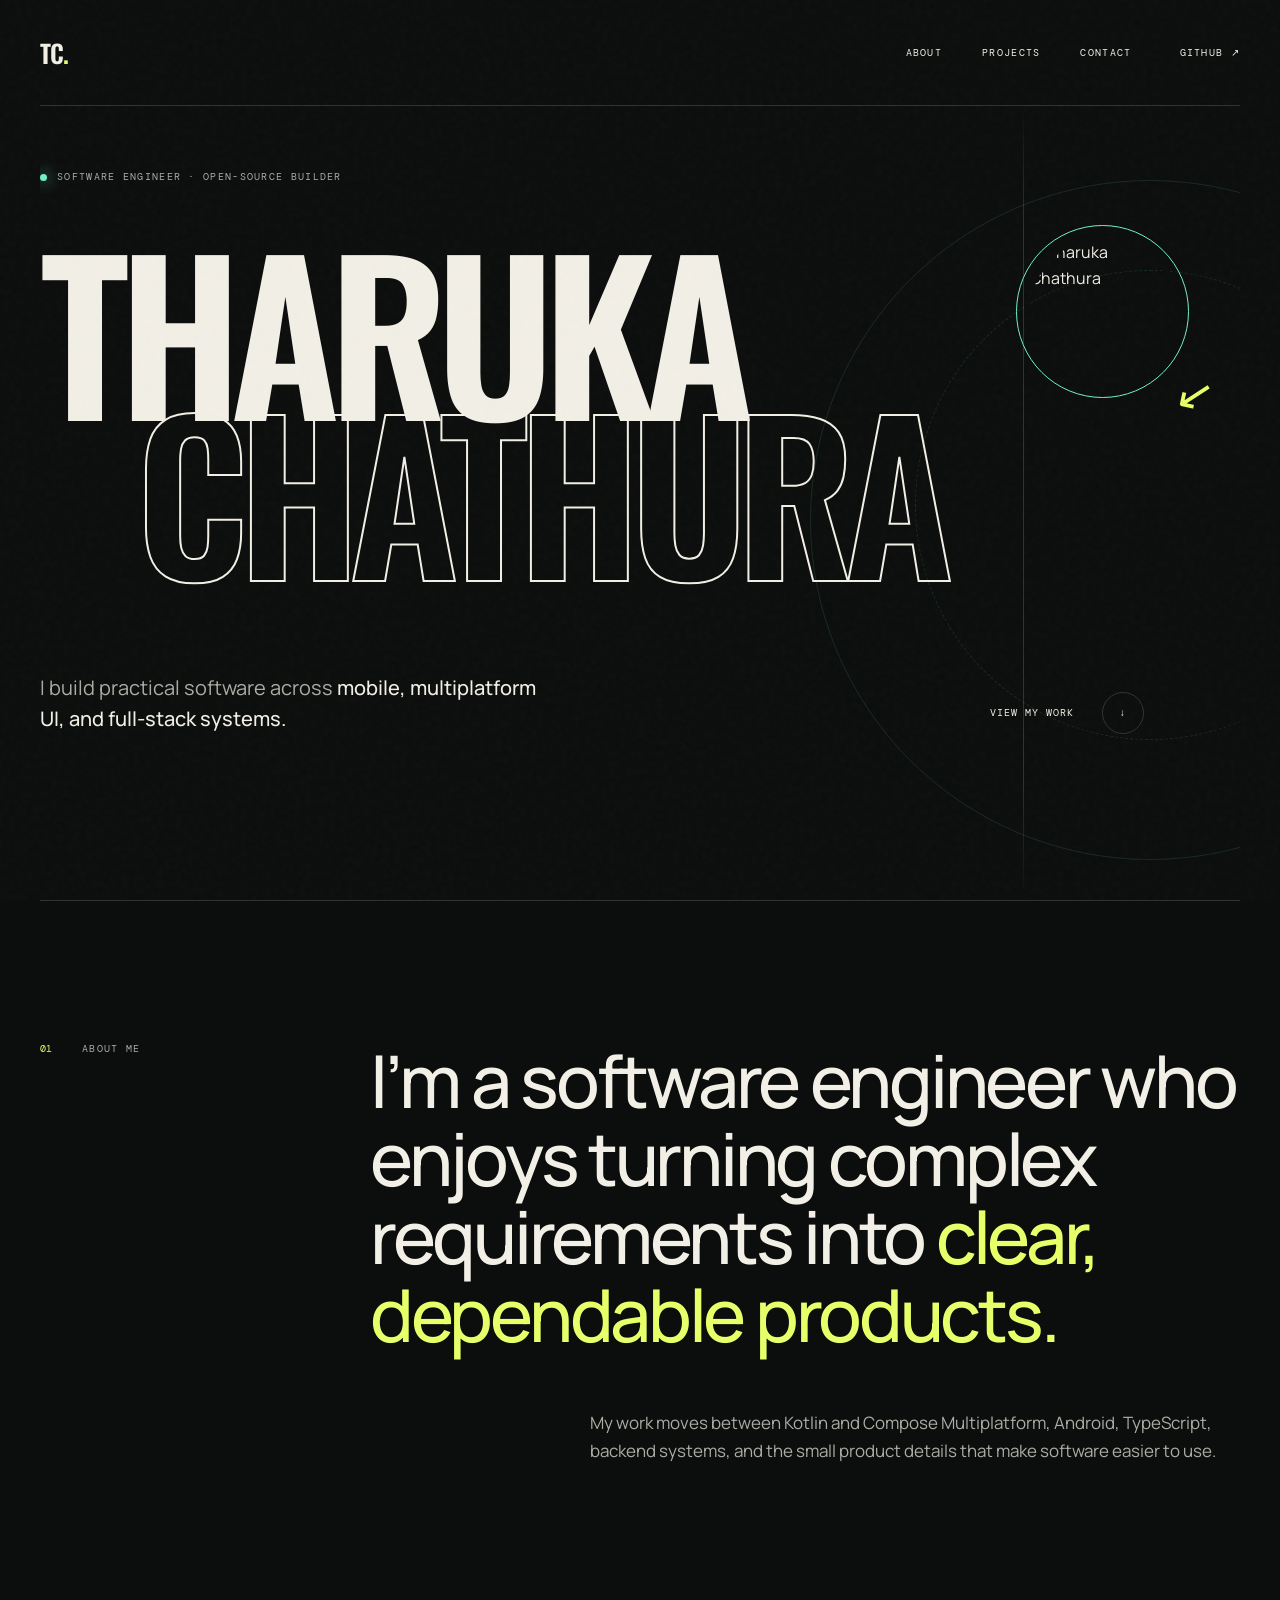
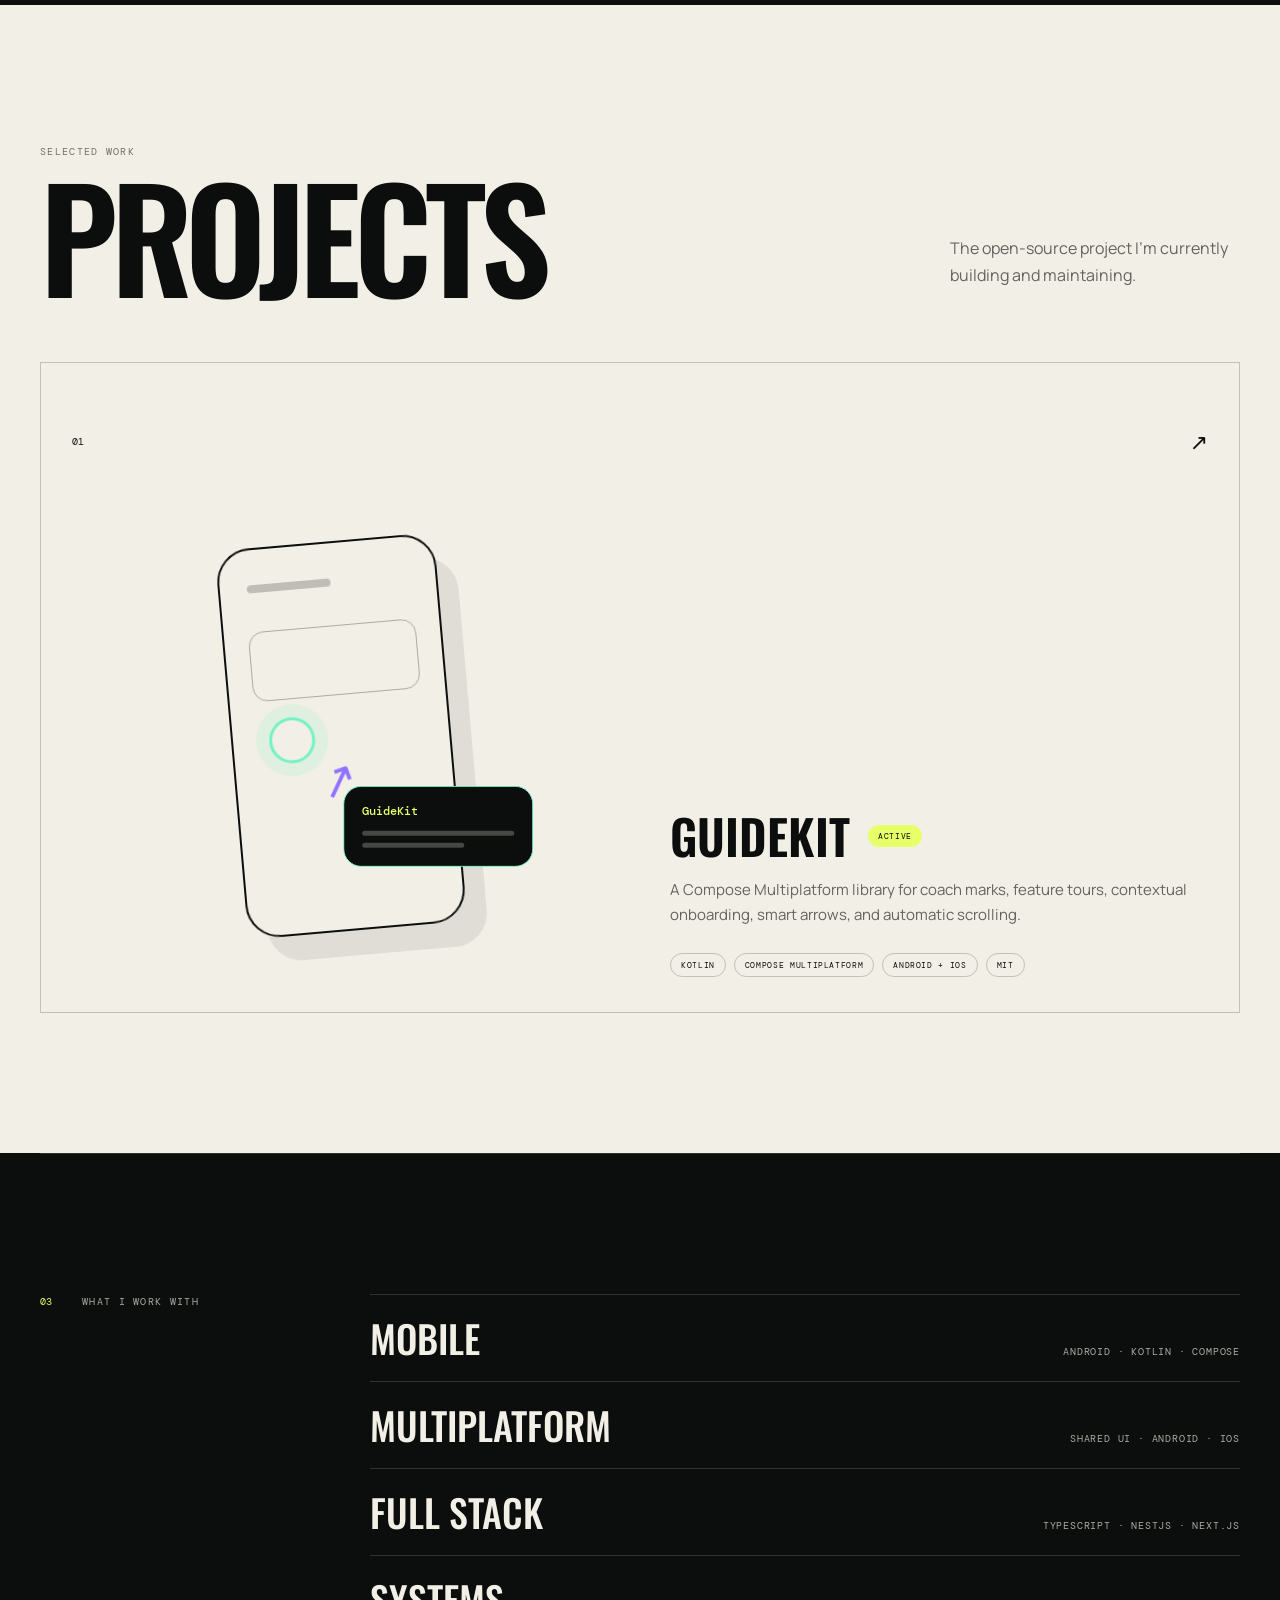
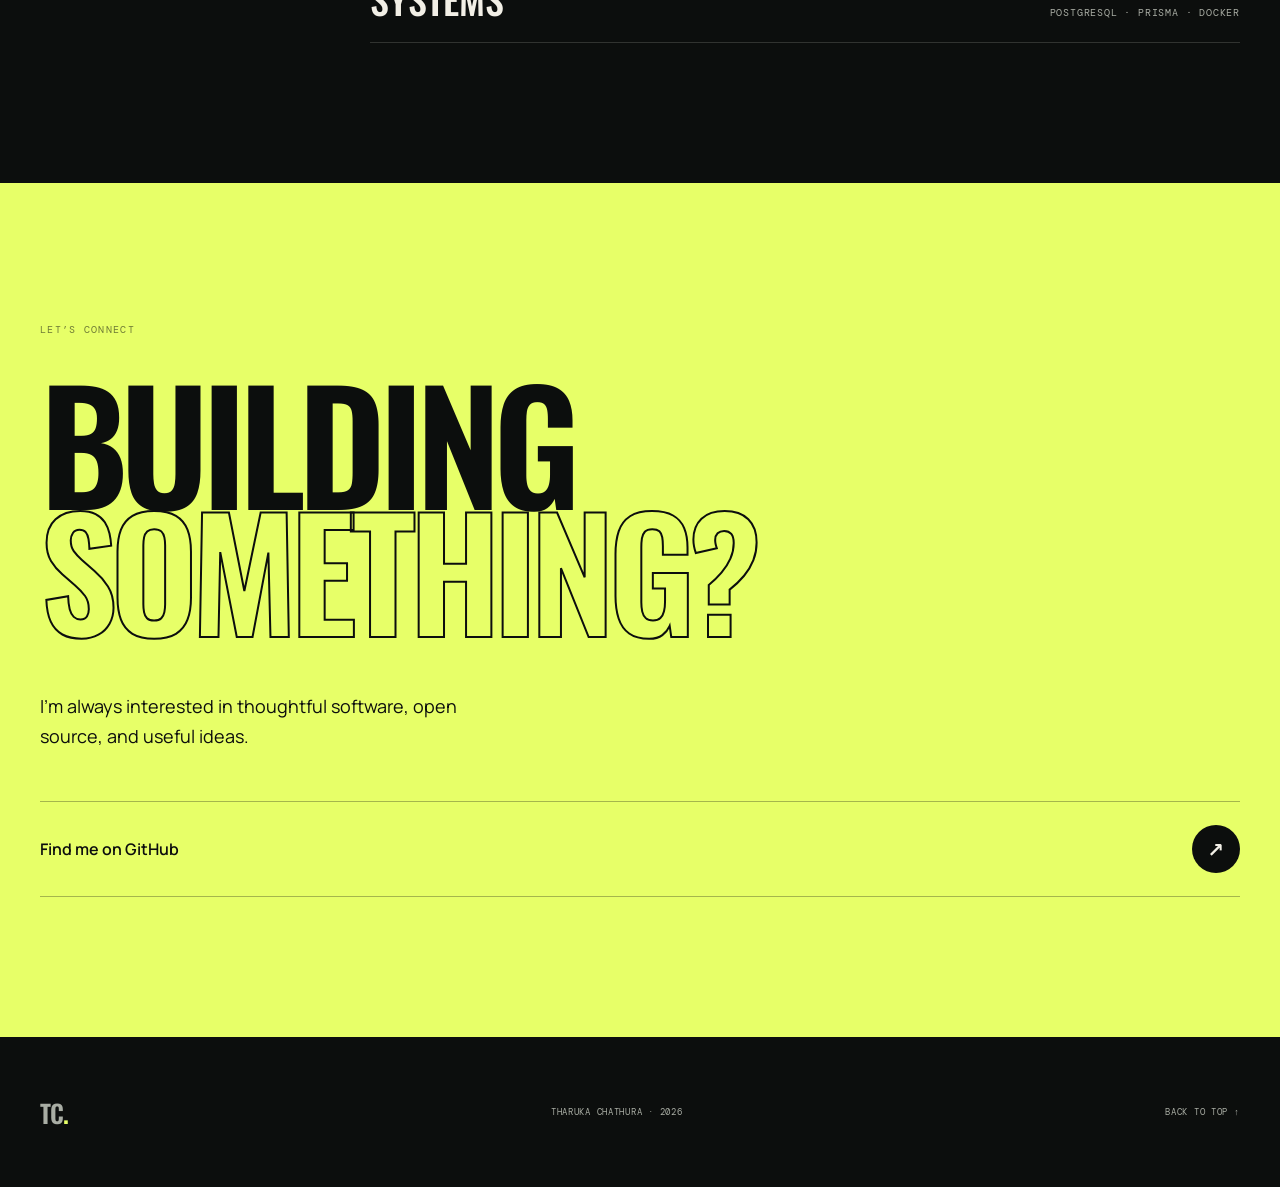
==== index.html @ 69cd337d "personal port" ====
<!doctype html>
<html lang="en">
  <head>
    <meta charset="UTF-8" />
    <meta name="viewport" content="width=device-width, initial-scale=1" />
    <meta name="theme-color" content="#0c0e0d" />
    <meta
      name="description"
      content="Portfolio of Tharuka Chathura — software engineer building mobile, multiplatform, and full-stack products."
    />
    <meta property="og:title" content="Tharuka Chathura — Software Engineer" />
    <meta
      property="og:description"
      content="Mobile, multiplatform, and full-stack software built with clarity and care."
    />
    <meta property="og:type" content="website" />
    <meta property="og:url" content="https://tharukack.github.io/" />
    <meta name="twitter:card" content="summary" />
    <link rel="preconnect" href="https://fonts.googleapis.com" />
    <link rel="preconnect" href="https://fonts.gstatic.com" crossorigin />
    <link
      href="https://fonts.googleapis.com/css2?family=DM+Mono:wght@300;400;500&family=Manrope:wght@400;500;600;700&family=Oswald:wght@500;600;700&display=swap"
      rel="stylesheet"
    />
    <title>Tharuka Chathura — Software Engineer</title>
    <link rel="stylesheet" href="styles.css" />
  </head>
  <body>
    <a class="skip-link" href="#main">Skip to content</a>
    <div class="grain" aria-hidden="true"></div>
    <div class="pointer-light" aria-hidden="true"></div>

    <header class="header">
      <a class="logo" href="#top" aria-label="Tharuka Chathura, home">TC<span>.</span></a>
      <nav class="nav" aria-label="Main navigation">
        <a href="#about">About</a>
        <a href="#projects">Projects</a>
        <a href="#contact">Contact</a>
      </nav>
      <a class="github-link" href="https://github.com/tharukack" target="_blank" rel="noreferrer">
        GitHub <span aria-hidden="true">↗</span>
      </a>
      <button class="menu" type="button" aria-expanded="false" aria-label="Open menu">
        <span></span><span></span>
      </button>
    </header>

    <div class="mobile-nav" aria-hidden="true">
      <a href="#about">About</a>
      <a href="#projects">Projects</a>
      <a href="#contact">Contact</a>
      <a href="https://github.com/tharukack" target="_blank" rel="noreferrer">GitHub ↗</a>
    </div>

    <main id="main">
      <section class="hero" id="top">
        <div class="hero-status reveal">
          <span></span> Software engineer · Open-source builder
        </div>

        <div class="hero-heading">
          <h1>
            <span class="reveal">THARUKA</span>
            <span class="outline reveal">CHATHURA</span>
          </h1>
          <div class="portrait reveal">
            <img
              src="https://avatars.githubusercontent.com/u/49761195?v=4"
              alt="Tharuka Chathura"
              width="180"
              height="180"
            />
            <span aria-hidden="true">↙</span>
          </div>
        </div>

        <div class="hero-footer">
          <p class="reveal">
            I build practical software across
            <strong>mobile, multiplatform UI, and full-stack systems.</strong>
          </p>
          <a class="down-link reveal" href="#projects">
            View my work <i aria-hidden="true">↓</i>
          </a>
        </div>
        <div class="hero-shape shape-one" aria-hidden="true"></div>
        <div class="hero-shape shape-two" aria-hidden="true"></div>
      </section>

      <section class="intro" id="about">
        <div class="section-label reveal">
          <span>01</span>
          <p>About me</p>
        </div>
        <div class="intro-copy reveal">
          <p>
            I’m a software engineer who enjoys turning complex requirements into
            <em>clear, dependable products.</em>
          </p>
          <p class="intro-small">
            My work moves between Kotlin and Compose Multiplatform, Android,
            TypeScript, backend systems, and the small product details that make
            software easier to use.
          </p>
        </div>
      </section>

      <section class="projects" id="projects">
        <div class="projects-head reveal">
          <div>
            <p class="kicker">Selected work</p>
            <h2>PROJECTS</h2>
          </div>
          <p>The open-source project I’m currently building and maintaining.</p>
        </div>

        <div class="project-grid">
          <a
            class="project project-featured reveal"
            href="https://github.com/tharukack/guidekit"
            target="_blank"
            rel="noreferrer"
          >
            <div class="project-top">
              <span class="project-index">01</span>
              <span class="arrow" aria-hidden="true">↗</span>
            </div>
            <div class="project-art guidekit-art" aria-hidden="true">
              <div class="phone">
                <div class="phone-row"></div>
                <div class="phone-card"></div>
                <div class="spotlight"></div>
                <div class="guide-line">↗</div>
                <div class="tip-card">
                  <span>GuideKit</span>
                  <i></i><i></i>
                </div>
              </div>
            </div>
            <div class="project-copy">
              <div class="project-title-row">
                <h3>GuideKit</h3>
                <span class="active-badge">Active</span>
              </div>
              <p>
                A Compose Multiplatform library for coach marks, feature tours,
                contextual onboarding, smart arrows, and automatic scrolling.
              </p>
              <ul>
                <li>Kotlin</li>
                <li>Compose Multiplatform</li>
                <li>Android + iOS</li>
                <li>MIT</li>
              </ul>
            </div>
          </a>

        </div>
      </section>

      <section class="capabilities">
        <div class="section-label reveal">
          <span>03</span>
          <p>What I work with</p>
        </div>
        <div class="capability-list reveal">
          <div><span>Mobile</span><p>Android · Kotlin · Compose</p></div>
          <div><span>Multiplatform</span><p>Shared UI · Android · iOS</p></div>
          <div><span>Full stack</span><p>TypeScript · NestJS · Next.js</p></div>
          <div><span>Systems</span><p>PostgreSQL · Prisma · Docker</p></div>
        </div>
      </section>

      <section class="contact" id="contact">
        <p class="kicker reveal">Let’s connect</p>
        <h2 class="reveal">BUILDING<br /><span>SOMETHING?</span></h2>
        <p class="contact-copy reveal">
          I’m always interested in thoughtful software, open source, and useful
          ideas.
        </p>
        <a
          class="contact-button reveal"
          href="https://github.com/tharukack"
          target="_blank"
          rel="noreferrer"
        >
          Find me on GitHub <span aria-hidden="true">↗</span>
        </a>
      </section>
    </main>

    <footer class="footer">
      <a class="logo" href="#top">TC<span>.</span></a>
      <p>Tharuka Chathura · <span id="year"></span></p>
      <a href="#top">Back to top ↑</a>
    </footer>

    <script src="script.js"></script>
  </body>
</html>
---- styles.css ----
:root {
  --black: #0c0e0d;
  --panel: #131614;
  --white: #f2efe6;
  --muted: #a9ada4;
  --lime: #e7ff68;
  --mint: #73f2c3;
  --purple: #9072ff;
  --border: rgba(242, 239, 230, 0.16);
  --display: "Oswald", Impact, sans-serif;
  --sans: "Manrope", system-ui, sans-serif;
  --mono: "DM Mono", monospace;
  --page: min(1240px, calc(100vw - 80px));
}

* { box-sizing: border-box; }
html { scroll-behavior: smooth; background: var(--black); }
body {
  margin: 0;
  overflow-x: hidden;
  color: var(--white);
  background: var(--black);
  font: 400 16px/1.65 var(--sans);
}
a { color: inherit; text-decoration: none; }
img { display: block; max-width: 100%; }
button { font: inherit; }
::selection { color: var(--black); background: var(--lime); }

.skip-link {
  position: fixed; z-index: 999; top: 10px; left: 10px;
  padding: 9px 14px; color: var(--black); background: var(--lime);
  transform: translateY(-160%); transition: transform .2s ease;
}
.skip-link:focus { transform: none; }

.grain {
  position: fixed; z-index: 1000; inset: 0; pointer-events: none; opacity: .025;
  background-image: url("data:image/svg+xml,%3Csvg viewBox='0 0 160 160' xmlns='http://www.w3.org/2000/svg'%3E%3Cfilter id='n'%3E%3CfeTurbulence type='fractalNoise' baseFrequency='.95' numOctaves='3' stitchTiles='stitch'/%3E%3C/filter%3E%3Crect width='100%25' height='100%25' filter='url(%23n)'/%3E%3C/svg%3E");
}
.pointer-light {
  position: fixed; z-index: 0; width: 460px; height: 460px; border-radius: 50%;
  pointer-events: none; opacity: 0; transform: translate(-50%, -50%);
  background: radial-gradient(circle, rgba(115,242,195,.07), transparent 68%);
}

.header {
  position: absolute; z-index: 100; top: 0; left: 50%; width: var(--page); height: 106px;
  display: flex; align-items: center; justify-content: space-between;
  border-bottom: 1px solid var(--border); transform: translateX(-50%);
}
.logo { font: 600 25px/1 var(--display); letter-spacing: -.04em; }
.logo span { color: var(--lime); }
.nav { display: flex; gap: 40px; margin-left: auto; margin-right: 48px; }
.nav a, .github-link {
  font: 400 10px/1 var(--mono); letter-spacing: .13em; text-transform: uppercase;
  transition: color .2s ease;
}
.nav a:hover, .github-link:hover { color: var(--lime); }
.menu, .mobile-nav { display: none; }

.hero {
  position: relative; width: var(--page); min-height: 900px; margin: 0 auto;
  padding: 170px 0 70px; overflow: hidden;
}
.hero::after {
  position: absolute; top: 106px; right: 18%; bottom: 0; width: 1px;
  content: ""; background: linear-gradient(transparent, var(--border) 15%, var(--border) 85%, transparent);
}
.hero-status, .kicker {
  display: flex; gap: 10px; align-items: center; margin: 0;
  color: var(--muted); font: 400 10px/1.4 var(--mono);
  letter-spacing: .13em; text-transform: uppercase;
}
.hero-status span { width: 7px; height: 7px; border-radius: 50%; background: var(--mint); box-shadow: 0 0 15px var(--mint); }
.hero-heading { position: relative; z-index: 2; margin-top: 65px; }
.hero h1 {
  margin: 0; font: 600 clamp(120px, 16vw, 220px)/.78 var(--display);
  letter-spacing: -.055em; text-transform: uppercase;
}
.hero h1 > span { display: block; }
.hero h1 .outline { padding-left: 8%; color: transparent; -webkit-text-stroke: 2px var(--white); }
.portrait { position: absolute; z-index: 3; top: -15px; right: 5%; }
.portrait img {
  width: 155px; height: 155px; object-fit: cover; border: 5px solid var(--black);
  border-radius: 50%; outline: 1px solid var(--mint); outline-offset: 8px;
}
.portrait span { position: absolute; right: -35px; bottom: -42px; color: var(--lime); font-size: 46px; transform: rotate(12deg); }
.hero-footer {
  position: relative; z-index: 2; display: flex; align-items: end; justify-content: space-between;
  margin-top: 104px; padding-right: 8%;
}
.hero-footer p { width: 500px; max-width: 52%; margin: 0; color: var(--muted); font-size: 20px; line-height: 1.55; }
.hero-footer strong { color: var(--white); font-weight: 500; }
.down-link {
  display: flex; gap: 28px; align-items: center; font: 400 10px/1 var(--mono);
  letter-spacing: .1em; text-transform: uppercase;
}
.down-link i { display: grid; width: 42px; height: 42px; place-items: center; border: 1px solid var(--border); border-radius: 50%; font-style: normal; }
.hero-shape { position: absolute; border: 1px solid rgba(115,242,195,.12); border-radius: 50%; }
.shape-one { top: 180px; right: -250px; width: 680px; height: 680px; }
.shape-two { top: 270px; right: -145px; width: 470px; height: 470px; border-style: dashed; }

.intro, .capabilities {
  width: var(--page); display: grid; grid-template-columns: 260px 1fr; gap: 70px;
  margin: 0 auto; padding: 140px 0; border-top: 1px solid var(--border);
}
.section-label { display: flex; gap: 30px; align-items: flex-start; }
.section-label span { color: var(--lime); font: 400 10px/1.5 var(--mono); }
.section-label p { margin: 0; color: var(--muted); font: 400 10px/1.5 var(--mono); letter-spacing: .13em; text-transform: uppercase; }
.intro-copy > p:first-child {
  max-width: 900px; margin: 0; font: 500 clamp(44px, 5.7vw, 78px)/1.07 var(--sans); letter-spacing: -.045em;
}
.intro-copy em { color: var(--lime); font-style: normal; }
.intro-small { max-width: 650px; margin: 56px 0 0 auto; color: var(--muted); font-size: 17px; }

.projects { padding: 140px max(40px, calc((100vw - 1240px) / 2)); background: var(--white); color: var(--black); }
.projects-head { display: flex; align-items: end; justify-content: space-between; margin-bottom: 70px; }
.projects-head h2 { margin: 20px 0 0; font: 600 clamp(80px, 11vw, 150px)/.8 var(--display); letter-spacing: -.05em; }
.projects-head .kicker { color: rgba(12,14,13,.56); }
.projects-head > p { width: 290px; margin: 0 0 4px; color: rgba(12,14,13,.62); }
.project-grid { display: grid; grid-template-columns: repeat(2, 1fr); border-top: 1px solid rgba(12,14,13,.2); border-left: 1px solid rgba(12,14,13,.2); }
.project {
  min-height: 500px; display: flex; flex-direction: column; padding: 31px;
  border-right: 1px solid rgba(12,14,13,.2); border-bottom: 1px solid rgba(12,14,13,.2);
  transition: background .25s ease, color .25s ease;
}
.project:hover { color: var(--white); background: var(--black); }
.project-top { display: flex; align-items: center; justify-content: space-between; }
.project-index { font: 400 10px/1 var(--mono); }
.arrow { font-size: 22px; transition: transform .25s ease; }
.project:hover .arrow { color: var(--lime); transform: rotate(45deg); }
.project-icon {
  width: 74px; height: 74px; display: grid; margin: 64px 0; place-items: center;
  border: 1px solid currentColor; border-radius: 50%; font: 600 27px/1 var(--display);
}
.project-copy { margin-top: auto; }
.project-title-row { display: flex; gap: 18px; align-items: center; }
.project h3 { margin: 0; font: 600 48px/1 var(--display); text-transform: uppercase; }
.project p { max-width: 560px; margin: 18px 0 25px; color: rgba(12,14,13,.62); font-size: 15px; }
.project:hover p { color: var(--muted); }
.project ul { display: flex; flex-wrap: wrap; gap: 8px; margin: 0; padding: 0; list-style: none; }
.project li {
  padding: 7px 10px; border: 1px solid rgba(12,14,13,.2); border-radius: 100px;
  font: 400 8px/1 var(--mono); letter-spacing: .08em; text-transform: uppercase;
}
.project:hover li { border-color: var(--border); color: var(--mint); }
.active-badge {
  padding: 7px 10px; color: var(--black); background: var(--lime); border-radius: 100px;
  font: 400 8px/1 var(--mono); letter-spacing: .08em; text-transform: uppercase;
}
.project-featured { grid-column: 1 / -1; min-height: 650px; display: grid; grid-template-columns: 1fr 1fr; column-gap: 60px; }
.project-featured .project-top { grid-column: 1 / -1; }
.project-featured .project-art { align-self: center; }
.project-featured .project-copy { align-self: end; margin: 0 0 4px; }
.guidekit-art { height: 430px; display: grid; place-items: center; }
.phone {
  position: relative; width: 220px; height: 390px; border: 2px solid currentColor; border-radius: 34px;
  transform: rotate(-5deg); box-shadow: 20px 25px 0 rgba(12,14,13,.08);
}
.project:hover .phone { box-shadow: 20px 25px 0 rgba(232,255,104,.08); }
.phone-row { position: absolute; top: 35px; left: 27px; width: 84px; height: 8px; border-radius: 10px; background: currentColor; opacity: .22; }
.phone-card { position: absolute; top: 82px; left: 24px; width: 168px; height: 70px; border: 1px solid currentColor; border-radius: 15px; opacity: .3; }
.spotlight { position: absolute; top: 170px; left: 36px; width: 46px; height: 46px; border: 3px solid var(--mint); border-radius: 50%; box-shadow: 0 0 0 13px rgba(115,242,195,.15); }
.guide-line { position: absolute; top: 198px; left: 82px; color: var(--purple); font-size: 46px; transform: rotate(-15deg); }
.tip-card { position: absolute; right: -76px; bottom: 54px; width: 190px; padding: 18px; color: var(--white); background: var(--black); border: 1px solid var(--mint); border-radius: 18px; transform: rotate(5deg); }
.tip-card span { display: block; margin-bottom: 14px; color: var(--lime); font: 500 12px/1 var(--mono); }
.tip-card i { display: block; width: 100%; height: 5px; margin-top: 7px; background: var(--white); border-radius: 10px; opacity: .25; }
.tip-card i:last-child { width: 67%; }
.all-projects {
  display: flex; align-items: center; justify-content: space-between; margin-top: 55px;
  padding: 24px 0; border-top: 1px solid rgba(12,14,13,.2); border-bottom: 1px solid rgba(12,14,13,.2);
  font-weight: 600;
}
.all-projects span { font-size: 22px; }

.capability-list > div {
  display: flex; align-items: baseline; justify-content: space-between;
  padding: 24px 0; border-bottom: 1px solid var(--border);
}
.capability-list > div:first-child { border-top: 1px solid var(--border); }
.capability-list span { font: 500 38px/1 var(--display); text-transform: uppercase; }
.capability-list p { margin: 0; color: var(--muted); font: 400 10px/1 var(--mono); letter-spacing: .08em; text-transform: uppercase; }

.contact { padding: 140px max(40px, calc((100vw - 1240px) / 2)); background: var(--lime); color: var(--black); }
.contact .kicker { color: rgba(12,14,13,.55); }
.contact h2 { margin: 40px 0 0; font: 600 clamp(80px, 12vw, 165px)/.83 var(--display); letter-spacing: -.05em; }
.contact h2 span { color: transparent; -webkit-text-stroke: 2px var(--black); }
.contact-copy { max-width: 470px; margin: 60px 0 0; font-size: 18px; }
.contact-button {
  display: flex; align-items: center; justify-content: space-between; margin-top: 50px;
  padding: 23px 0; border-top: 1px solid rgba(12,14,13,.3); border-bottom: 1px solid rgba(12,14,13,.3);
  font-weight: 600;
}
.contact-button span { display: grid; width: 48px; height: 48px; place-items: center; color: var(--white); background: var(--black); border-radius: 50%; font-size: 20px; transition: transform .25s ease; }
.contact-button:hover span { transform: rotate(45deg); }

.footer {
  width: var(--page); min-height: 150px; display: flex; align-items: center; justify-content: space-between;
  margin: 0 auto; color: var(--muted); font: 400 9px/1 var(--mono); letter-spacing: .08em; text-transform: uppercase;
}
.footer p { margin: 0; }

.reveal { opacity: 0; transform: translateY(25px); transition: opacity .75s ease, transform .75s cubic-bezier(.2,.72,.24,1); }
.reveal.visible { opacity: 1; transform: none; }
.hero h1 .outline { transition-delay: .1s; }
.portrait { transition-delay: .22s; }
.hero-footer .reveal { transition-delay: .3s; }

@media (max-width: 900px) {
  :root { --page: calc(100vw - 48px); }
  .hero { min-height: 800px; }
  .hero h1 { font-size: clamp(100px, 17vw, 150px); }
  .portrait img { width: 125px; height: 125px; }
  .intro, .capabilities { grid-template-columns: 180px 1fr; gap: 35px; }
  .project-featured { column-gap: 20px; }
}

@media (max-width: 680px) {
  :root { --page: calc(100vw - 36px); }
  .header { height: 86px; }
  .nav, .github-link { display: none; }
  .menu {
    position: relative; z-index: 102; width: 42px; height: 42px; display: grid; place-content: center;
    border: 1px solid var(--border); background: var(--black);
  }
  .menu span { display: block; width: 17px; height: 1px; margin: 3px; background: var(--white); transition: transform .2s ease; }
  .menu[aria-expanded="true"] span:first-child { transform: translateY(3.5px) rotate(45deg); }
  .menu[aria-expanded="true"] span:last-child { transform: translateY(-3.5px) rotate(-45deg); }
  .mobile-nav {
    position: fixed; z-index: 101; inset: 0; display: flex; flex-direction: column; gap: 18px;
    align-items: center; justify-content: center; background: rgba(12,14,13,.98);
    font: 500 48px/1.1 var(--display); text-transform: uppercase;
    opacity: 0; pointer-events: none; transition: opacity .2s ease;
  }
  .mobile-nav.open { opacity: 1; pointer-events: auto; }
  .hero { min-height: 720px; padding-top: 130px; }
  .hero::after { top: 86px; right: 12%; }
  .hero-heading { margin-top: 63px; }
  .hero h1 { font-size: clamp(68px, 20vw, 110px); line-height: .85; }
  .hero h1 .outline { padding-left: 0; }
  .portrait { top: auto; right: 5px; bottom: -135px; }
  .portrait img { width: 96px; height: 96px; }
  .portrait span { display: none; }
  .hero-footer { display: block; margin-top: 180px; padding: 0; }
  .hero-footer p { width: calc(100% - 45px); max-width: none; font-size: 17px; }
  .down-link { margin-top: 38px; }
  .intro, .capabilities { grid-template-columns: 1fr; gap: 55px; padding: 95px 0; }
  .intro-copy > p:first-child { font-size: 42px; }
  .intro-small { margin-top: 40px; }
  .projects { padding: 95px 18px; }
  .projects-head { display: block; }
  .projects-head h2 { font-size: 82px; }
  .projects-head > p { width: auto; margin-top: 35px; }
  .project-grid { grid-template-columns: 1fr; }
  .project, .project-featured { min-height: 470px; display: flex; grid-column: auto; padding: 24px; }
  .project-featured { min-height: 670px; }
  .guidekit-art { height: 330px; }
  .phone { width: 176px; height: 310px; }
  .phone-card { width: 130px; }
  .spotlight { top: 150px; }
  .guide-line { top: 175px; }
  .tip-card { right: -35px; bottom: 30px; width: 160px; }
  .project h3 { font-size: 39px; }
  .project-icon { margin: 55px 0; }
  .capability-list > div { display: block; padding: 23px 0; }
  .capability-list p { margin-top: 10px; }
  .contact { padding: 95px 18px; }
  .contact h2 { font-size: 77px; }
  .footer { min-height: 210px; flex-direction: column; align-items: flex-start; justify-content: center; gap: 25px; }
}

@media (prefers-reduced-motion: reduce) {
  html { scroll-behavior: auto; }
  *, *::before, *::after { animation: none !important; transition-duration: .01ms !important; }
  .reveal { opacity: 1; transform: none; }
}
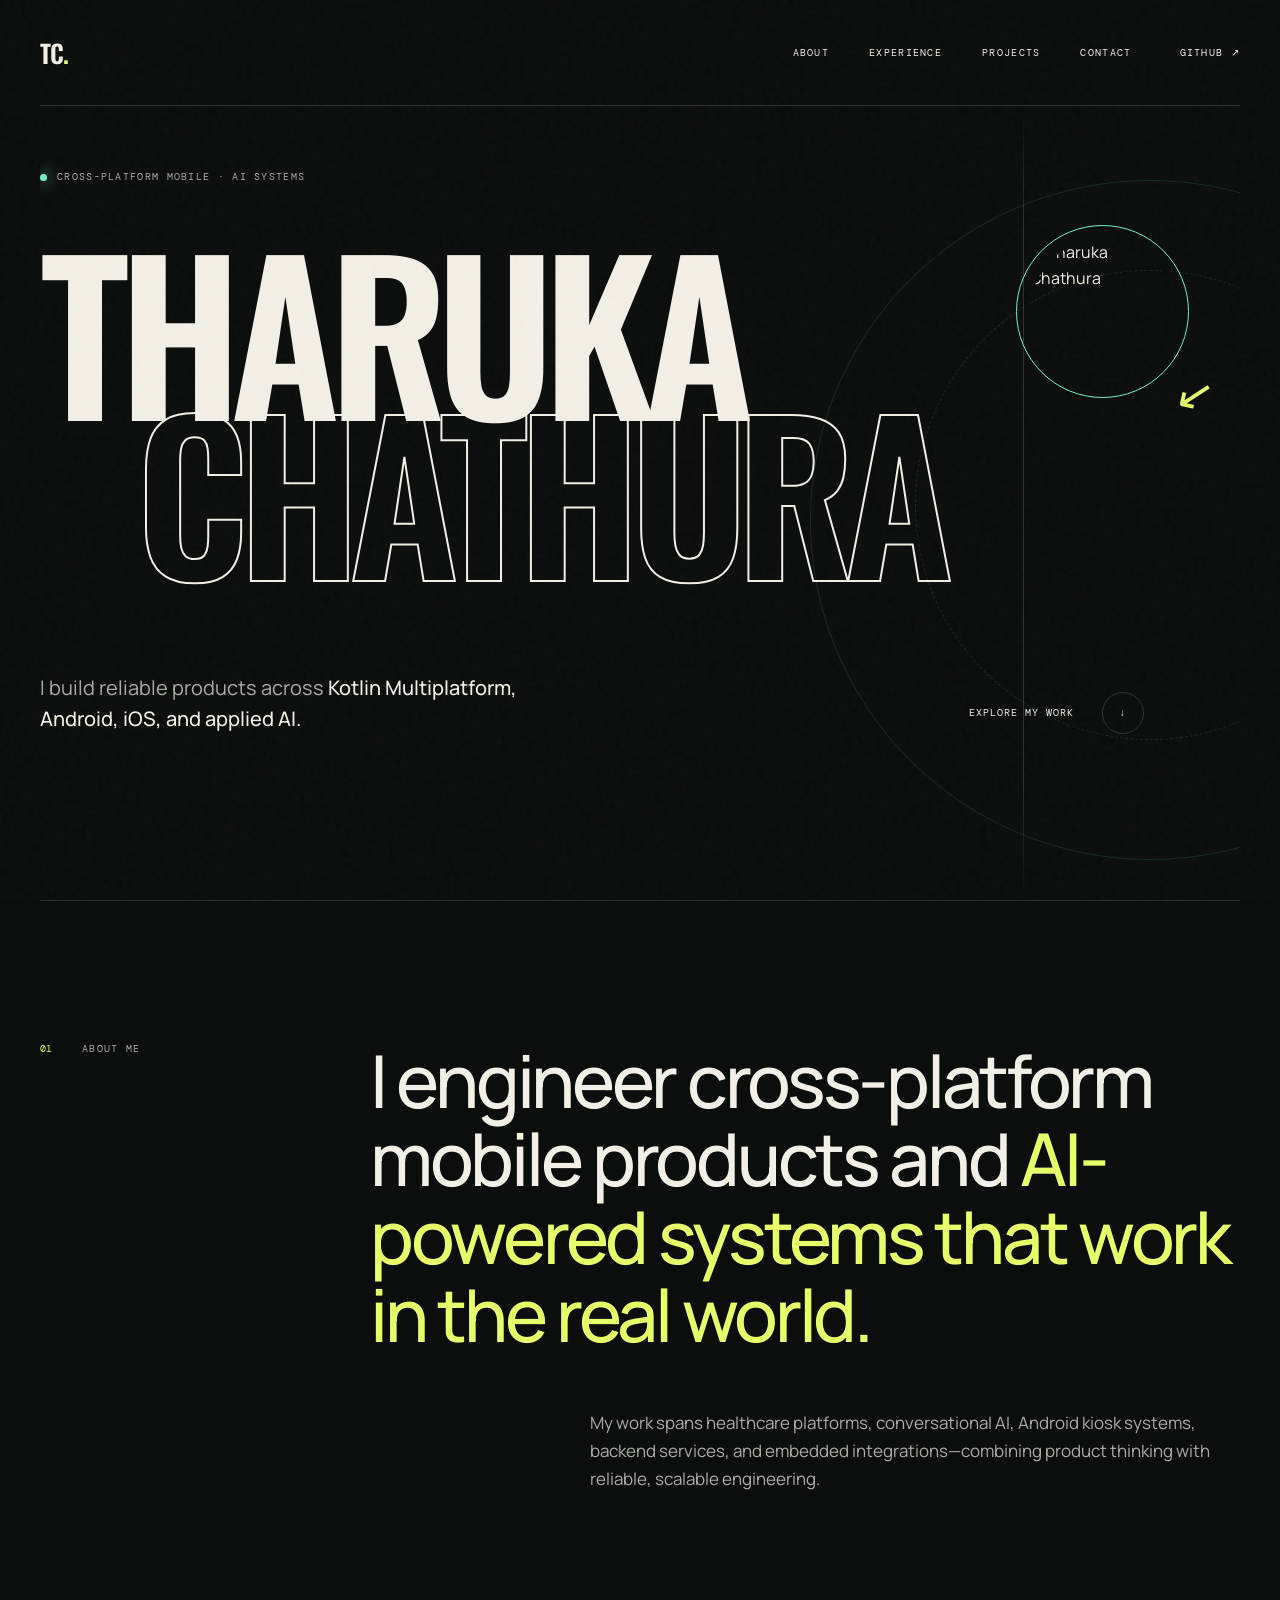
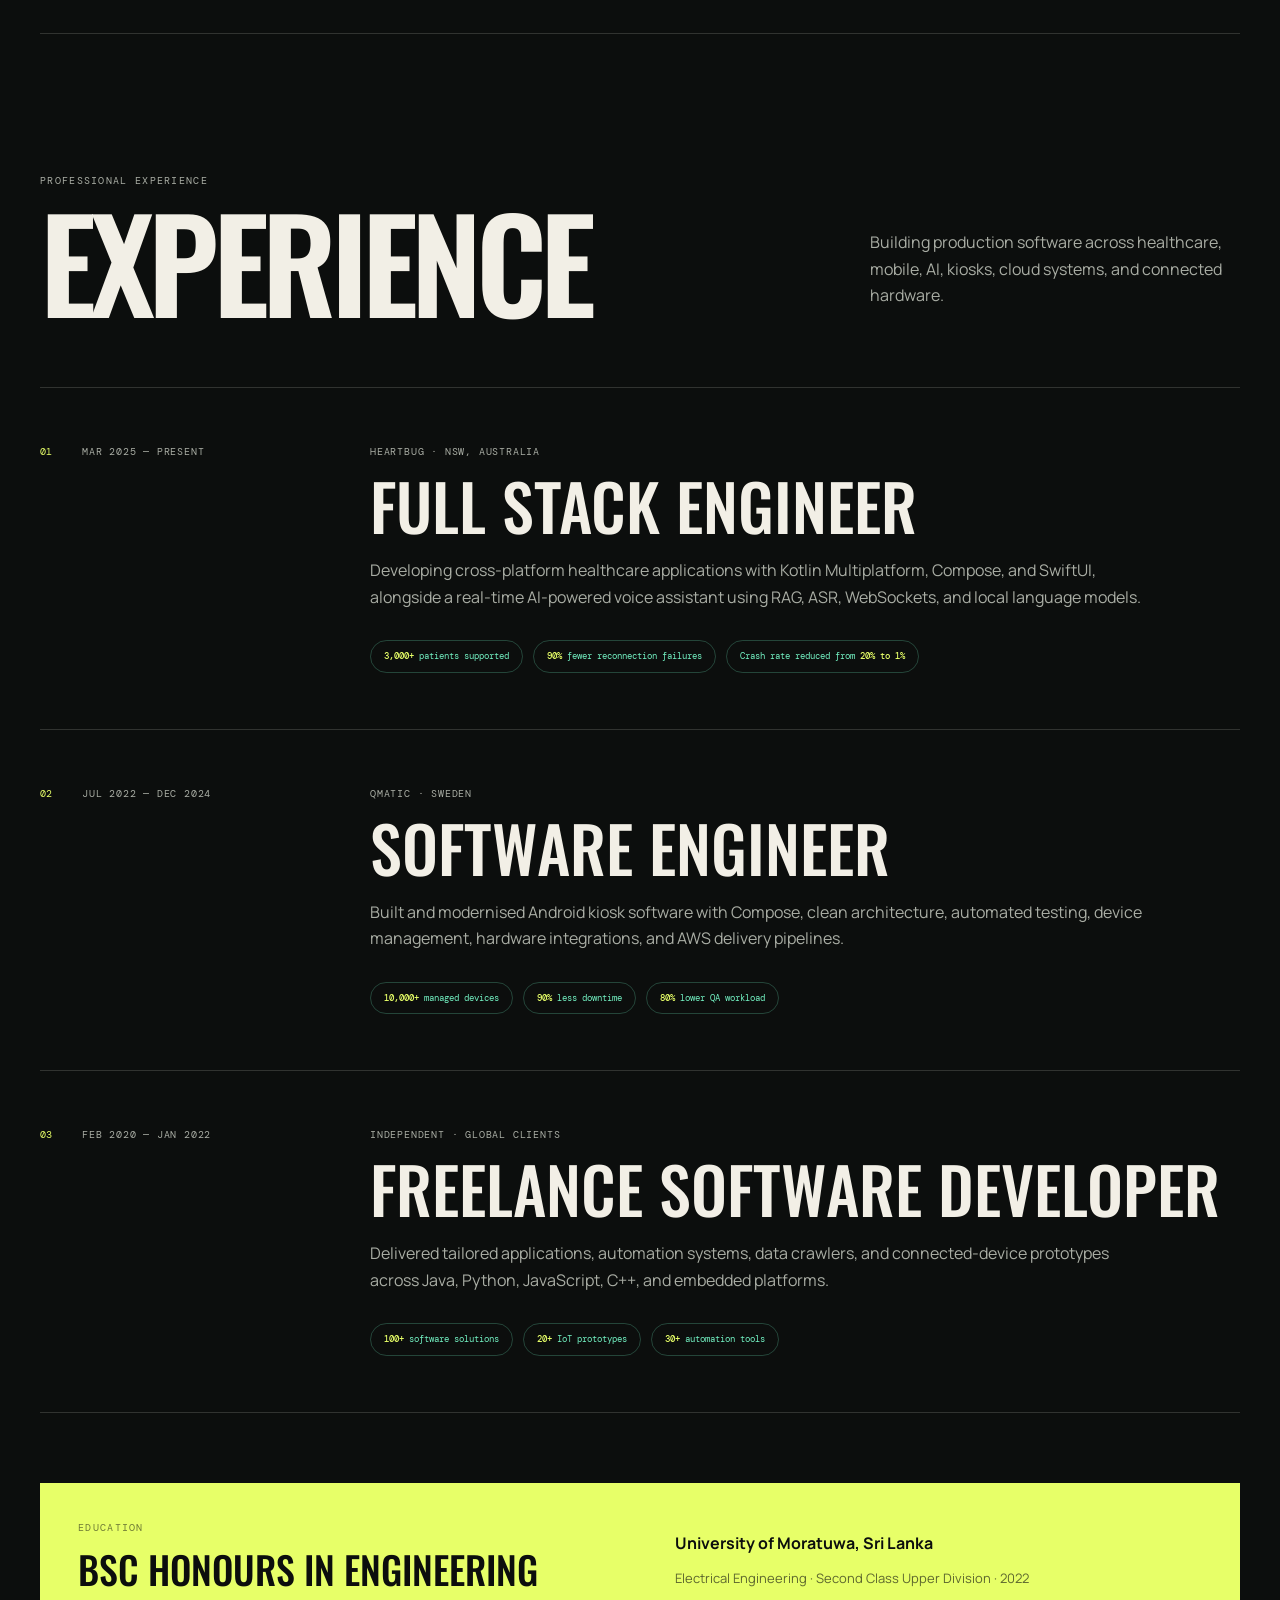
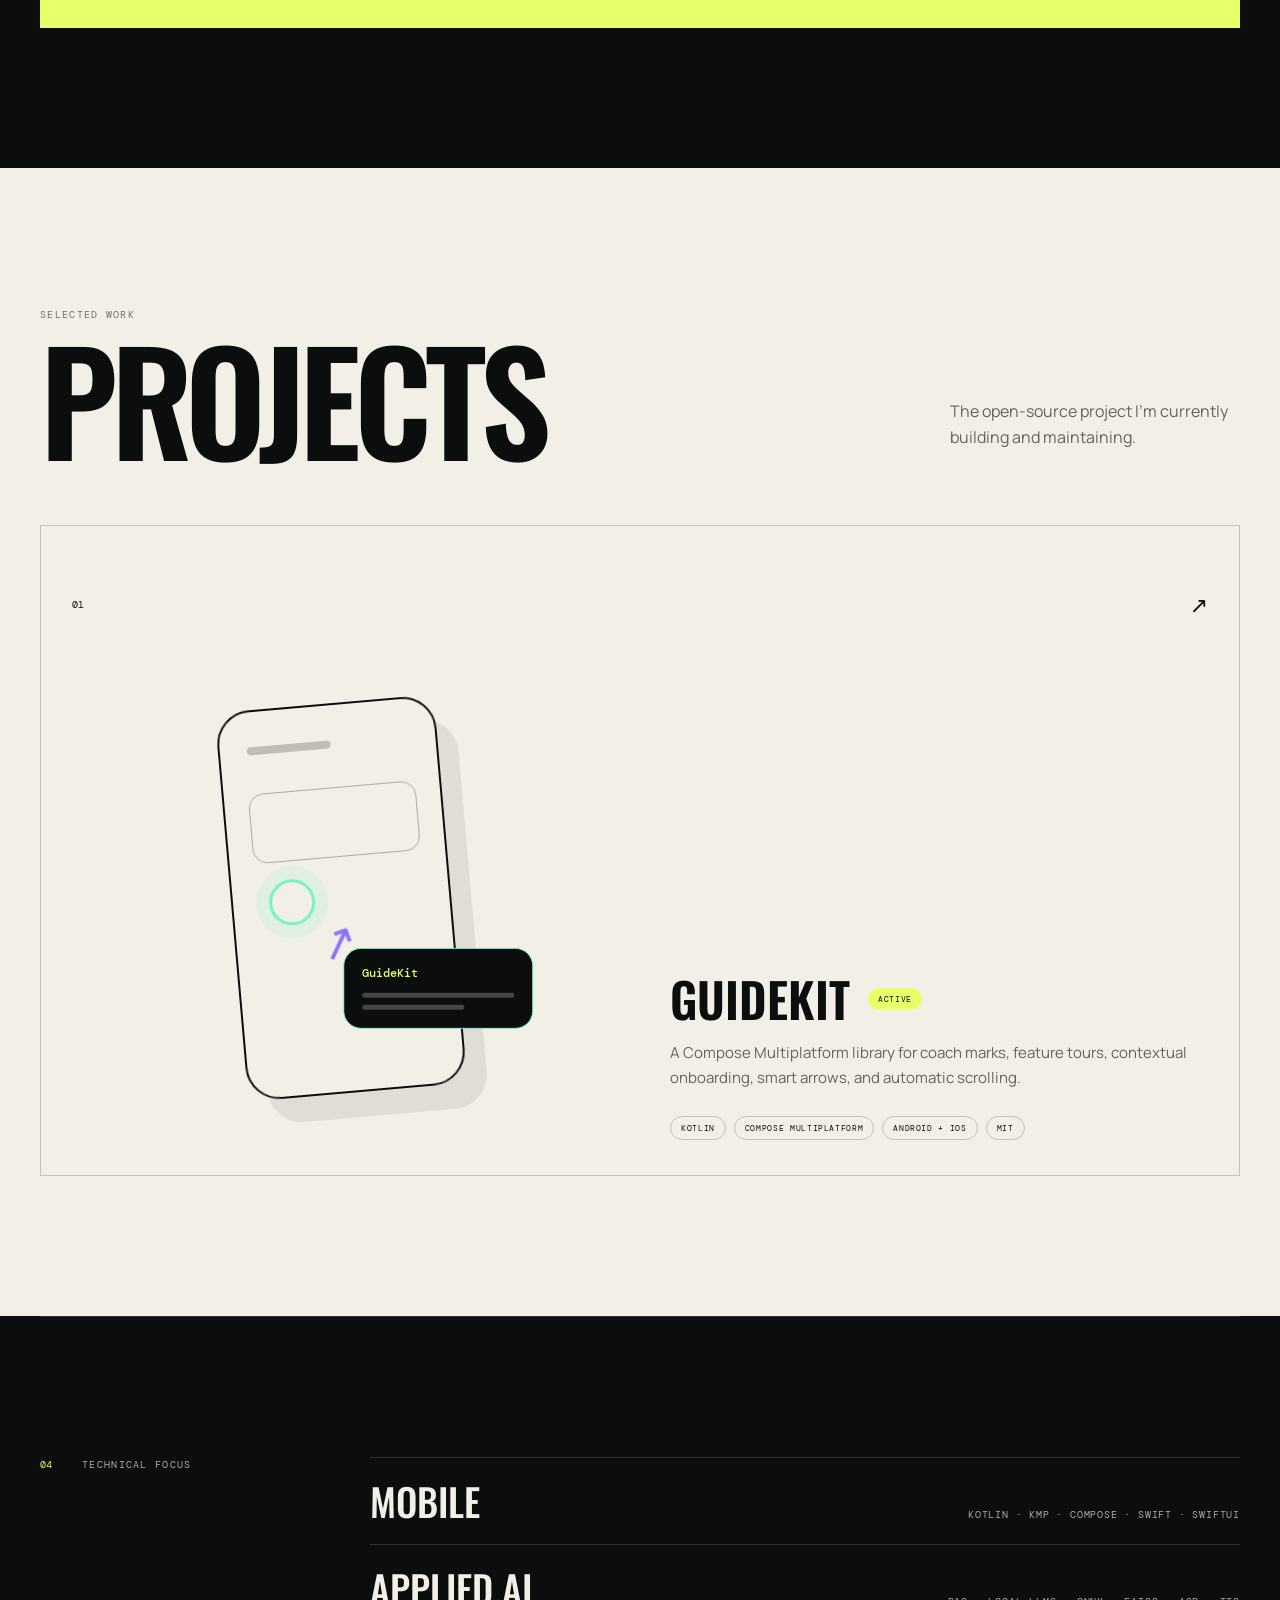
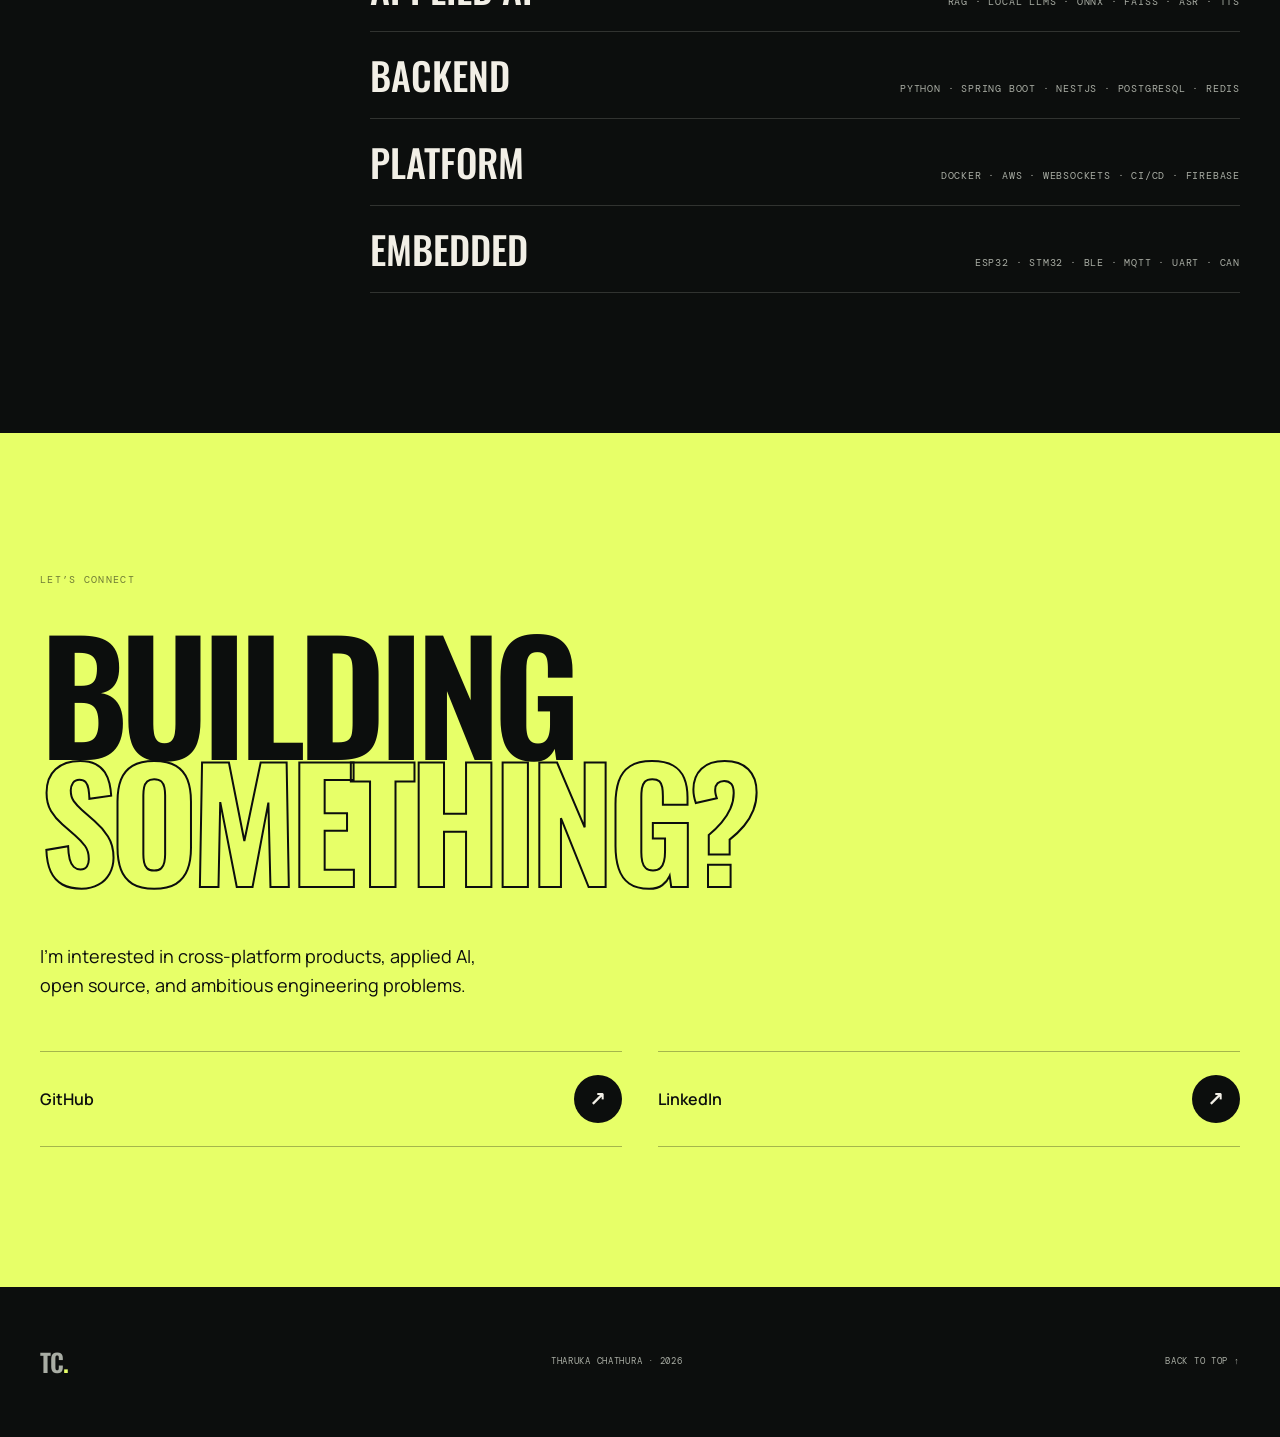
==== commit c777d482: "added more data" ====
--- a/index.html
+++ b/index.html
@@ -6,16 +6,18 @@
     <meta name="theme-color" content="#0c0e0d" />
     <meta
       name="description"
-      content="Portfolio of Tharuka Chathura — software engineer building mobile, multiplatform, and full-stack products."
+      content="Portfolio of Tharuka Chathura — cross-platform mobile and AI systems engineer building reliable products at scale."
     />
     <meta property="og:title" content="Tharuka Chathura — Software Engineer" />
     <meta
       property="og:description"
-      content="Mobile, multiplatform, and full-stack software built with clarity and care."
+      content="Cross-platform mobile applications, AI-powered systems, and open-source engineering."
     />
     <meta property="og:type" content="website" />
     <meta property="og:url" content="https://tharukack.github.io/" />
     <meta name="twitter:card" content="summary" />
+    <link rel="icon" type="image/png" sizes="256x256" href="favicon.png" />
+    <link rel="apple-touch-icon" href="favicon.png" />
     <link rel="preconnect" href="https://fonts.googleapis.com" />
     <link rel="preconnect" href="https://fonts.gstatic.com" crossorigin />
     <link
@@ -34,6 +36,7 @@
       <a class="logo" href="#top" aria-label="Tharuka Chathura, home">TC<span>.</span></a>
       <nav class="nav" aria-label="Main navigation">
         <a href="#about">About</a>
+        <a href="#experience">Experience</a>
         <a href="#projects">Projects</a>
         <a href="#contact">Contact</a>
       </nav>
@@ -47,6 +50,7 @@
 
     <div class="mobile-nav" aria-hidden="true">
       <a href="#about">About</a>
+      <a href="#experience">Experience</a>
       <a href="#projects">Projects</a>
       <a href="#contact">Contact</a>
       <a href="https://github.com/tharukack" target="_blank" rel="noreferrer">GitHub ↗</a>
@@ -55,7 +59,7 @@
     <main id="main">
       <section class="hero" id="top">
         <div class="hero-status reveal">
-          <span></span> Software engineer · Open-source builder
+          <span></span> Cross-platform mobile · AI systems
         </div>
 
         <div class="hero-heading">
@@ -76,11 +80,11 @@
 
         <div class="hero-footer">
           <p class="reveal">
-            I build practical software across
-            <strong>mobile, multiplatform UI, and full-stack systems.</strong>
+            I build reliable products across
+            <strong>Kotlin Multiplatform, Android, iOS, and applied AI.</strong>
           </p>
-          <a class="down-link reveal" href="#projects">
-            View my work <i aria-hidden="true">↓</i>
+          <a class="down-link reveal" href="#experience">
+            Explore my work <i aria-hidden="true">↓</i>
           </a>
         </div>
         <div class="hero-shape shape-one" aria-hidden="true"></div>
@@ -94,14 +98,104 @@
         </div>
         <div class="intro-copy reveal">
           <p>
-            I’m a software engineer who enjoys turning complex requirements into
-            <em>clear, dependable products.</em>
+            I engineer cross-platform mobile products and
+            <em>AI-powered systems that work in the real world.</em>
           </p>
           <p class="intro-small">
-            My work moves between Kotlin and Compose Multiplatform, Android,
-            TypeScript, backend systems, and the small product details that make
-            software easier to use.
+            My work spans healthcare platforms, conversational AI, Android kiosk
+            systems, backend services, and embedded integrations—combining
+            product thinking with reliable, scalable engineering.
           </p>
+        </div>
+      </section>
+
+      <section class="experience" id="experience">
+        <div class="experience-head reveal">
+          <div>
+            <p class="kicker">Professional experience</p>
+            <h2>EXPERIENCE</h2>
+          </div>
+          <p>
+            Building production software across healthcare, mobile, AI, kiosks,
+            cloud systems, and connected hardware.
+          </p>
+        </div>
+
+        <div class="experience-list">
+          <article class="experience-item reveal">
+            <div class="experience-meta">
+              <span class="experience-index">01</span>
+              <p>Mar 2025 — Present</p>
+            </div>
+            <div class="experience-role">
+              <p class="company">HeartBug · NSW, Australia</p>
+              <h3>Full Stack Engineer</h3>
+              <p>
+                Developing cross-platform healthcare applications with Kotlin
+                Multiplatform, Compose, and SwiftUI, alongside a real-time
+                AI-powered voice assistant using RAG, ASR, WebSockets, and local
+                language models.
+              </p>
+              <ul>
+                <li><strong>3,000+</strong> patients supported</li>
+                <li><strong>90%</strong> fewer reconnection failures</li>
+                <li>Crash rate reduced from <strong>20% to 1%</strong></li>
+              </ul>
+            </div>
+          </article>
+
+          <article class="experience-item reveal">
+            <div class="experience-meta">
+              <span class="experience-index">02</span>
+              <p>Jul 2022 — Dec 2024</p>
+            </div>
+            <div class="experience-role">
+              <p class="company">Qmatic · Sweden</p>
+              <h3>Software Engineer</h3>
+              <p>
+                Built and modernised Android kiosk software with Compose, clean
+                architecture, automated testing, device management, hardware
+                integrations, and AWS delivery pipelines.
+              </p>
+              <ul>
+                <li><strong>10,000+</strong> managed devices</li>
+                <li><strong>90%</strong> less downtime</li>
+                <li><strong>80%</strong> lower QA workload</li>
+              </ul>
+            </div>
+          </article>
+
+          <article class="experience-item reveal">
+            <div class="experience-meta">
+              <span class="experience-index">03</span>
+              <p>Feb 2020 — Jan 2022</p>
+            </div>
+            <div class="experience-role">
+              <p class="company">Independent · Global clients</p>
+              <h3>Freelance Software Developer</h3>
+              <p>
+                Delivered tailored applications, automation systems, data
+                crawlers, and connected-device prototypes across Java, Python,
+                JavaScript, C++, and embedded platforms.
+              </p>
+              <ul>
+                <li><strong>100+</strong> software solutions</li>
+                <li><strong>20+</strong> IoT prototypes</li>
+                <li><strong>30+</strong> automation tools</li>
+              </ul>
+            </div>
+          </article>
+        </div>
+
+        <div class="education-card reveal">
+          <div>
+            <p class="kicker">Education</p>
+            <h3>BSc Honours in Engineering</h3>
+          </div>
+          <div>
+            <p>University of Moratuwa, Sri Lanka</p>
+            <span>Electrical Engineering · Second Class Upper Division · 2022</span>
+          </div>
         </div>
       </section>
 
@@ -160,14 +254,15 @@
 
       <section class="capabilities">
         <div class="section-label reveal">
-          <span>03</span>
-          <p>What I work with</p>
+          <span>04</span>
+          <p>Technical focus</p>
         </div>
         <div class="capability-list reveal">
-          <div><span>Mobile</span><p>Android · Kotlin · Compose</p></div>
-          <div><span>Multiplatform</span><p>Shared UI · Android · iOS</p></div>
-          <div><span>Full stack</span><p>TypeScript · NestJS · Next.js</p></div>
-          <div><span>Systems</span><p>PostgreSQL · Prisma · Docker</p></div>
+          <div><span>Mobile</span><p>Kotlin · KMP · Compose · Swift · SwiftUI</p></div>
+          <div><span>Applied AI</span><p>RAG · Local LLMs · ONNX · FAISS · ASR · TTS</p></div>
+          <div><span>Backend</span><p>Python · Spring Boot · NestJS · PostgreSQL · Redis</p></div>
+          <div><span>Platform</span><p>Docker · AWS · WebSockets · CI/CD · Firebase</p></div>
+          <div><span>Embedded</span><p>ESP32 · STM32 · BLE · MQTT · UART · CAN</p></div>
         </div>
       </section>
 
@@ -175,17 +270,27 @@
         <p class="kicker reveal">Let’s connect</p>
         <h2 class="reveal">BUILDING<br /><span>SOMETHING?</span></h2>
         <p class="contact-copy reveal">
-          I’m always interested in thoughtful software, open source, and useful
-          ideas.
+          I’m interested in cross-platform products, applied AI, open source,
+          and ambitious engineering problems.
         </p>
-        <a
-          class="contact-button reveal"
-          href="https://github.com/tharukack"
-          target="_blank"
-          rel="noreferrer"
-        >
-          Find me on GitHub <span aria-hidden="true">↗</span>
-        </a>
+        <div class="contact-actions reveal">
+          <a
+            class="contact-button"
+            href="https://github.com/tharukack"
+            target="_blank"
+            rel="noreferrer"
+          >
+            GitHub <span aria-hidden="true">↗</span>
+          </a>
+          <a
+            class="contact-button"
+            href="https://www.linkedin.com/in/tharuka-chathura/"
+            target="_blank"
+            rel="noreferrer"
+          >
+            LinkedIn <span aria-hidden="true">↗</span>
+          </a>
+        </div>
       </section>
     </main>
 
--- a/styles.css
+++ b/styles.css
@@ -114,6 +114,112 @@
 .intro-copy em { color: var(--lime); font-style: normal; }
 .intro-small { max-width: 650px; margin: 56px 0 0 auto; color: var(--muted); font-size: 17px; }
 
+.experience {
+  width: var(--page);
+  margin: 0 auto;
+  padding: 140px 0;
+  border-top: 1px solid var(--border);
+}
+.experience-head {
+  display: flex;
+  align-items: end;
+  justify-content: space-between;
+  margin-bottom: 74px;
+}
+.experience-head h2 {
+  margin: 20px 0 0;
+  font: 600 clamp(76px, 10vw, 140px)/.82 var(--display);
+  letter-spacing: -.05em;
+}
+.experience-head > p {
+  width: 370px;
+  margin: 0 0 5px;
+  color: var(--muted);
+}
+.experience-list {
+  border-top: 1px solid var(--border);
+}
+.experience-item {
+  display: grid;
+  grid-template-columns: 260px 1fr;
+  gap: 70px;
+  padding: 56px 0;
+  border-bottom: 1px solid var(--border);
+}
+.experience-meta {
+  display: flex;
+  gap: 30px;
+  align-items: flex-start;
+}
+.experience-index {
+  color: var(--lime);
+  font: 400 10px/1.5 var(--mono);
+}
+.experience-meta p,
+.company {
+  margin: 0;
+  color: var(--muted);
+  font: 400 10px/1.5 var(--mono);
+  letter-spacing: .08em;
+  text-transform: uppercase;
+}
+.experience-role h3 {
+  margin: 14px 0 20px;
+  font: 500 clamp(42px, 5vw, 64px)/1 var(--display);
+  text-transform: uppercase;
+}
+.experience-role > p:not(.company) {
+  max-width: 790px;
+  margin: 0;
+  color: var(--muted);
+  font-size: 16px;
+}
+.experience-role ul {
+  display: flex;
+  flex-wrap: wrap;
+  gap: 10px;
+  margin: 30px 0 0;
+  padding: 0;
+  list-style: none;
+}
+.experience-role li {
+  padding: 10px 13px;
+  color: var(--mint);
+  border: 1px solid rgba(115,242,195,.24);
+  border-radius: 100px;
+  font: 400 9px/1.2 var(--mono);
+}
+.experience-role li strong {
+  color: var(--lime);
+  font-weight: 500;
+}
+.education-card {
+  display: grid;
+  grid-template-columns: 1fr 1fr;
+  gap: 70px;
+  align-items: end;
+  margin-top: 70px;
+  padding: 38px;
+  color: var(--black);
+  background: var(--lime);
+}
+.education-card .kicker {
+  color: rgba(12,14,13,.55);
+}
+.education-card h3 {
+  margin: 14px 0 0;
+  font: 500 38px/1.08 var(--display);
+  text-transform: uppercase;
+}
+.education-card > div:last-child p {
+  margin: 0 0 7px;
+  font-weight: 700;
+}
+.education-card > div:last-child span {
+  color: rgba(12,14,13,.63);
+  font-size: 13px;
+}
+
 .projects { padding: 140px max(40px, calc((100vw - 1240px) / 2)); background: var(--white); color: var(--black); }
 .projects-head { display: flex; align-items: end; justify-content: space-between; margin-bottom: 70px; }
 .projects-head h2 { margin: 20px 0 0; font: 600 clamp(80px, 11vw, 150px)/.8 var(--display); letter-spacing: -.05em; }
@@ -187,8 +293,14 @@
 .contact h2 { margin: 40px 0 0; font: 600 clamp(80px, 12vw, 165px)/.83 var(--display); letter-spacing: -.05em; }
 .contact h2 span { color: transparent; -webkit-text-stroke: 2px var(--black); }
 .contact-copy { max-width: 470px; margin: 60px 0 0; font-size: 18px; }
+.contact-actions {
+  display: grid;
+  grid-template-columns: repeat(2, 1fr);
+  gap: 36px;
+  margin-top: 50px;
+}
 .contact-button {
-  display: flex; align-items: center; justify-content: space-between; margin-top: 50px;
+  display: flex; align-items: center; justify-content: space-between;
   padding: 23px 0; border-top: 1px solid rgba(12,14,13,.3); border-bottom: 1px solid rgba(12,14,13,.3);
   font-weight: 600;
 }
@@ -213,6 +325,7 @@
   .hero h1 { font-size: clamp(100px, 17vw, 150px); }
   .portrait img { width: 125px; height: 125px; }
   .intro, .capabilities { grid-template-columns: 180px 1fr; gap: 35px; }
+  .experience-item { grid-template-columns: 180px 1fr; gap: 35px; }
   .project-featured { column-gap: 20px; }
 }
 
@@ -248,6 +361,15 @@
   .intro, .capabilities { grid-template-columns: 1fr; gap: 55px; padding: 95px 0; }
   .intro-copy > p:first-child { font-size: 42px; }
   .intro-small { margin-top: 40px; }
+  .experience { padding: 95px 0; }
+  .experience-head { display: block; margin-bottom: 50px; }
+  .experience-head h2 { font-size: 70px; }
+  .experience-head > p { width: auto; margin-top: 35px; }
+  .experience-item { grid-template-columns: 1fr; gap: 35px; padding: 45px 0; }
+  .experience-role h3 { font-size: 42px; }
+  .experience-role > p:not(.company) { font-size: 15px; }
+  .education-card { grid-template-columns: 1fr; gap: 35px; padding: 27px; }
+  .education-card h3 { font-size: 31px; }
   .projects { padding: 95px 18px; }
   .projects-head { display: block; }
   .projects-head h2 { font-size: 82px; }
@@ -267,6 +389,7 @@
   .capability-list p { margin-top: 10px; }
   .contact { padding: 95px 18px; }
   .contact h2 { font-size: 77px; }
+  .contact-actions { grid-template-columns: 1fr; gap: 0; }
   .footer { min-height: 210px; flex-direction: column; align-items: flex-start; justify-content: center; gap: 25px; }
 }
 
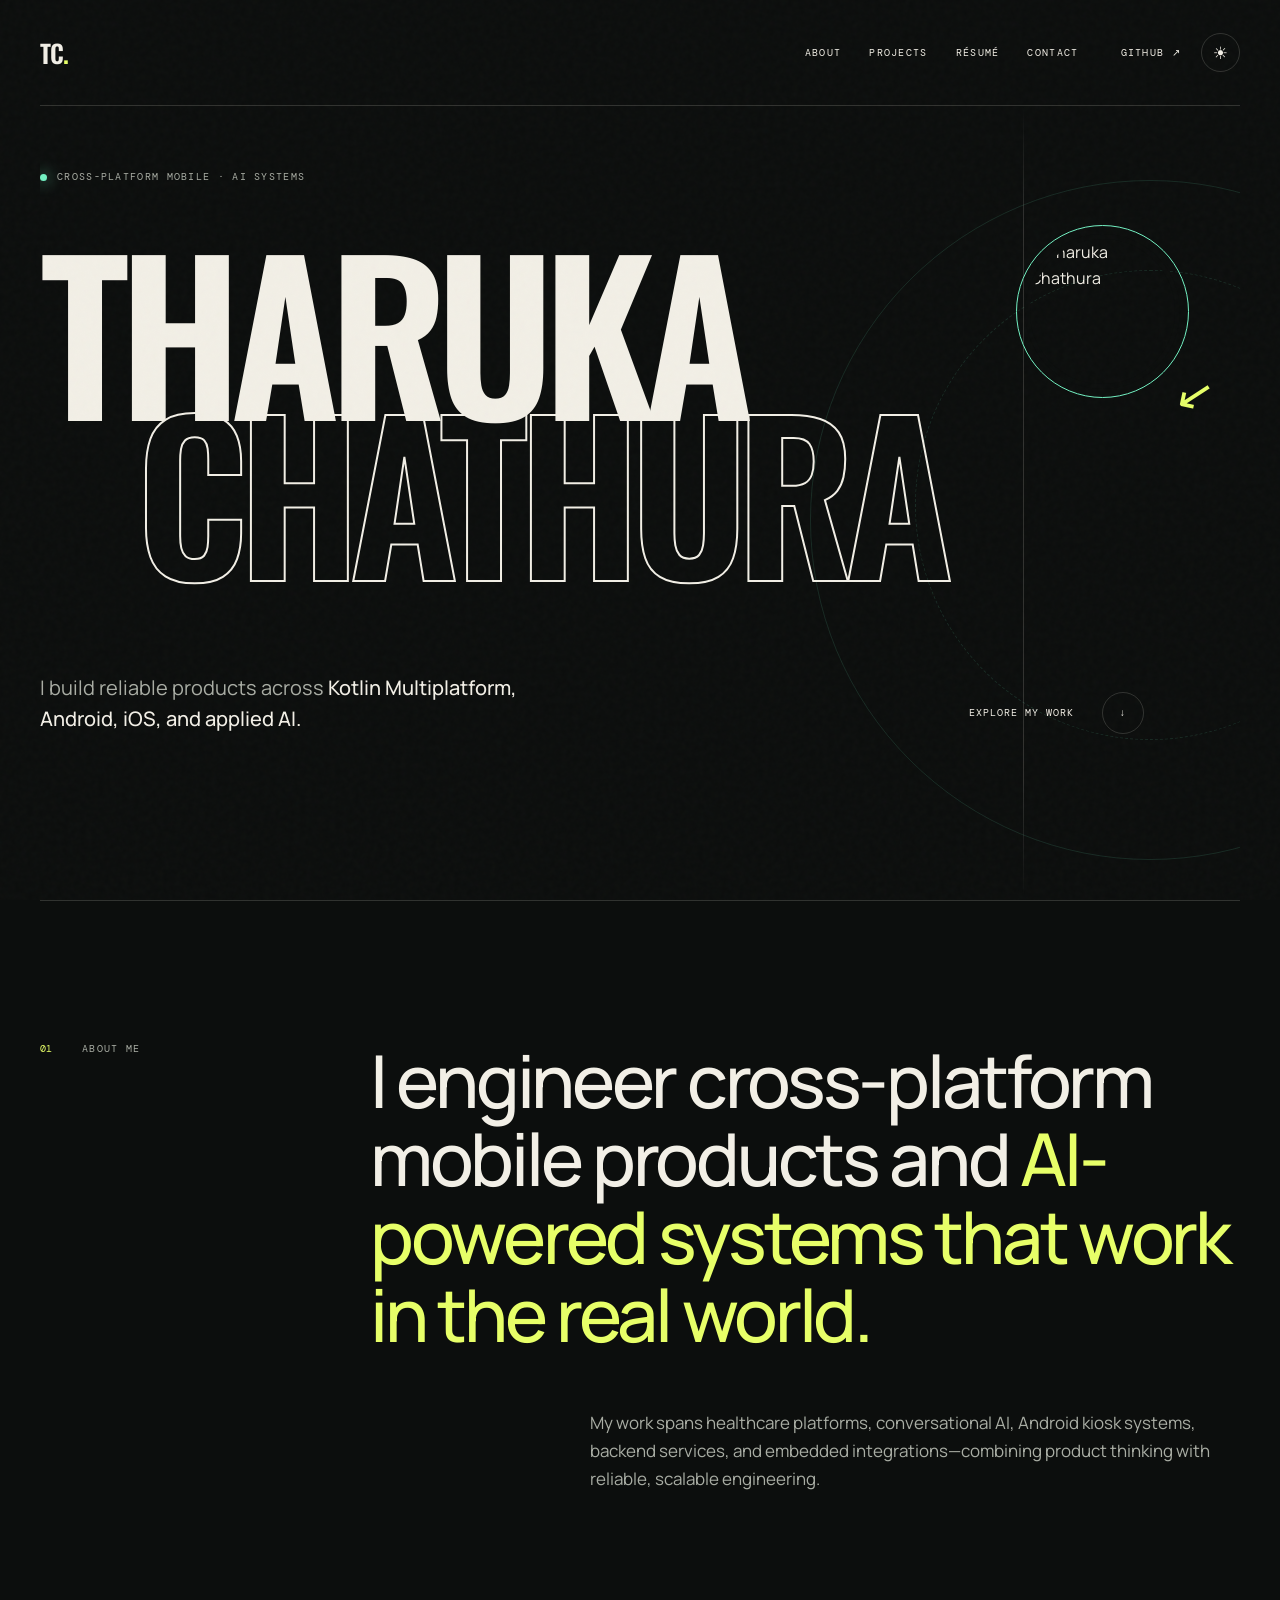
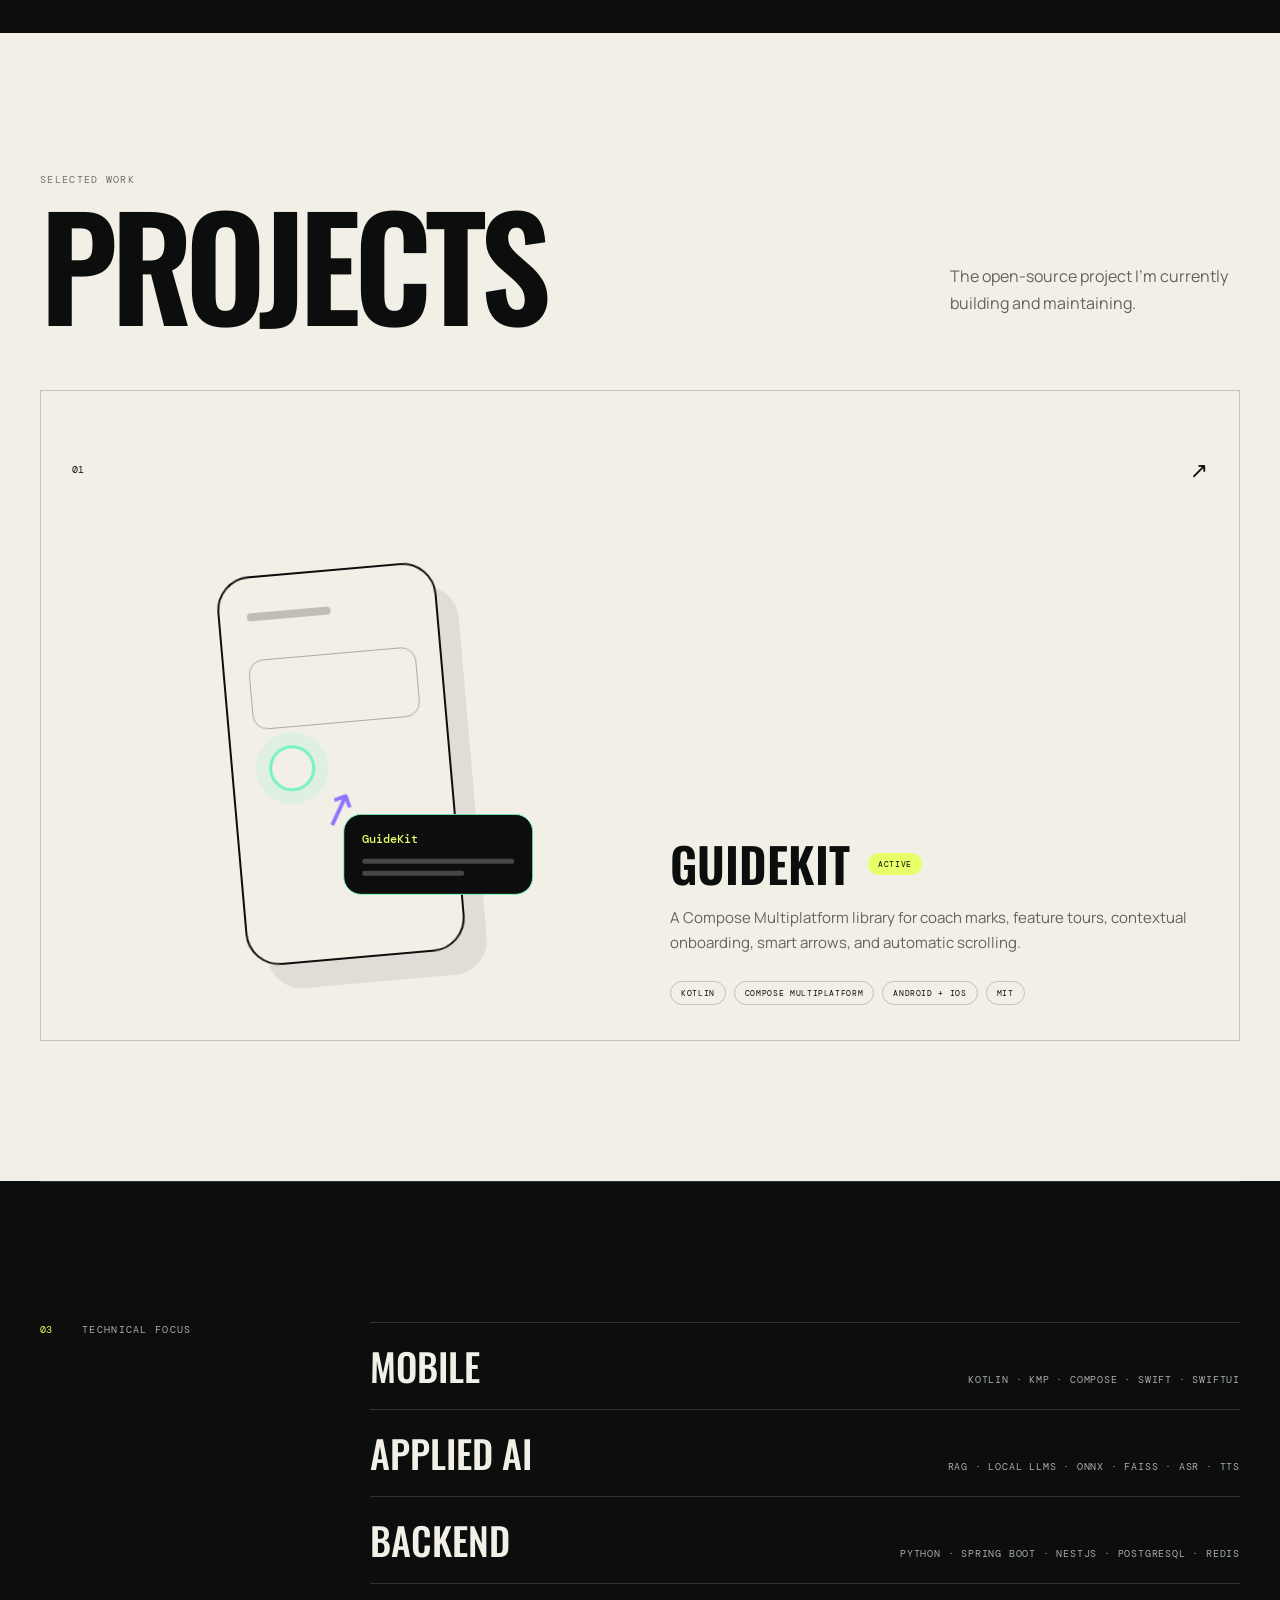
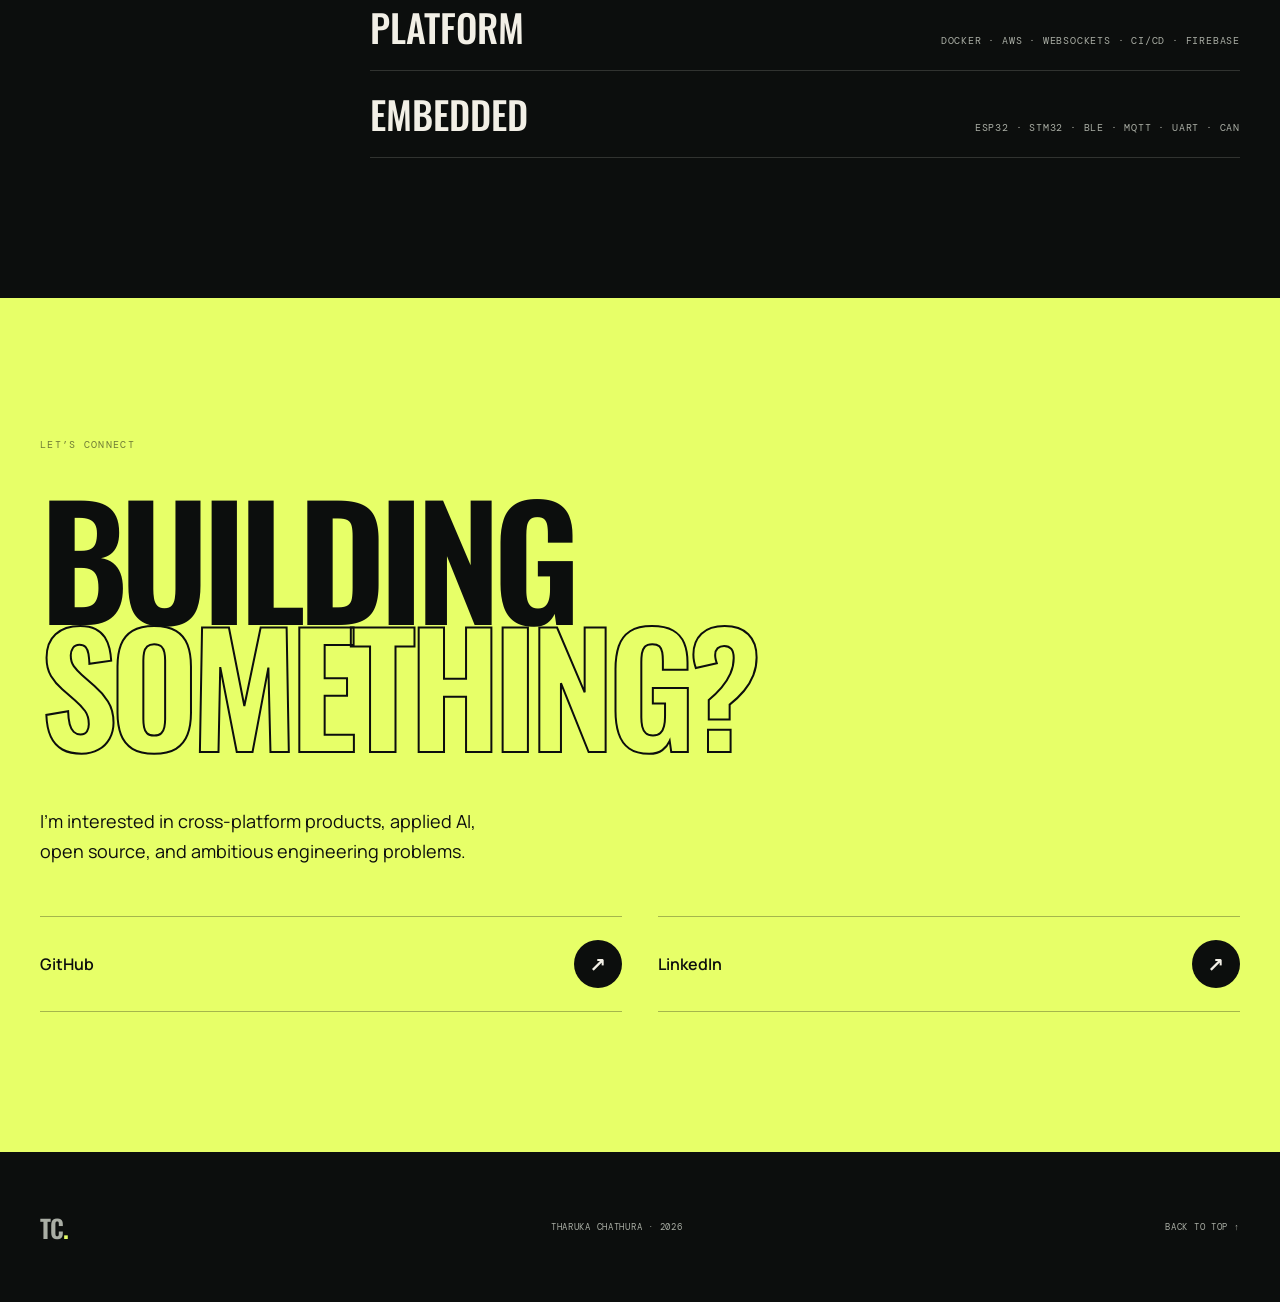
==== commit 21a05e91: "added resume" ====
--- a/index.html
+++ b/index.html
@@ -25,6 +25,14 @@
       rel="stylesheet"
     />
     <title>Tharuka Chathura — Software Engineer</title>
+    <script>
+      try {
+        document.documentElement.dataset.theme =
+          localStorage.getItem("portfolio-theme") || "dark";
+      } catch {
+        document.documentElement.dataset.theme = "dark";
+      }
+    </script>
     <link rel="stylesheet" href="styles.css" />
   </head>
   <body>
@@ -36,13 +44,22 @@
       <a class="logo" href="#top" aria-label="Tharuka Chathura, home">TC<span>.</span></a>
       <nav class="nav" aria-label="Main navigation">
         <a href="#about">About</a>
-        <a href="#experience">Experience</a>
         <a href="#projects">Projects</a>
+        <a href="resume.html">Résumé</a>
         <a href="#contact">Contact</a>
       </nav>
       <a class="github-link" href="https://github.com/tharukack" target="_blank" rel="noreferrer">
         GitHub <span aria-hidden="true">↗</span>
       </a>
+      <button
+        class="site-theme-toggle"
+        type="button"
+        aria-label="Switch to light theme"
+        aria-pressed="true"
+        title="Change colour theme"
+      >
+        <span class="site-theme-icon" aria-hidden="true">☀</span>
+      </button>
       <button class="menu" type="button" aria-expanded="false" aria-label="Open menu">
         <span></span><span></span>
       </button>
@@ -50,8 +67,8 @@
 
     <div class="mobile-nav" aria-hidden="true">
       <a href="#about">About</a>
-      <a href="#experience">Experience</a>
       <a href="#projects">Projects</a>
+      <a href="resume.html">Résumé</a>
       <a href="#contact">Contact</a>
       <a href="https://github.com/tharukack" target="_blank" rel="noreferrer">GitHub ↗</a>
     </div>
@@ -83,7 +100,7 @@
             I build reliable products across
             <strong>Kotlin Multiplatform, Android, iOS, and applied AI.</strong>
           </p>
-          <a class="down-link reveal" href="#experience">
+          <a class="down-link reveal" href="#projects">
             Explore my work <i aria-hidden="true">↓</i>
           </a>
         </div>
@@ -109,96 +126,6 @@
         </div>
       </section>
 
-      <section class="experience" id="experience">
-        <div class="experience-head reveal">
-          <div>
-            <p class="kicker">Professional experience</p>
-            <h2>EXPERIENCE</h2>
-          </div>
-          <p>
-            Building production software across healthcare, mobile, AI, kiosks,
-            cloud systems, and connected hardware.
-          </p>
-        </div>
-
-        <div class="experience-list">
-          <article class="experience-item reveal">
-            <div class="experience-meta">
-              <span class="experience-index">01</span>
-              <p>Mar 2025 — Present</p>
-            </div>
-            <div class="experience-role">
-              <p class="company">HeartBug · NSW, Australia</p>
-              <h3>Full Stack Engineer</h3>
-              <p>
-                Developing cross-platform healthcare applications with Kotlin
-                Multiplatform, Compose, and SwiftUI, alongside a real-time
-                AI-powered voice assistant using RAG, ASR, WebSockets, and local
-                language models.
-              </p>
-              <ul>
-                <li><strong>3,000+</strong> patients supported</li>
-                <li><strong>90%</strong> fewer reconnection failures</li>
-                <li>Crash rate reduced from <strong>20% to 1%</strong></li>
-              </ul>
-            </div>
-          </article>
-
-          <article class="experience-item reveal">
-            <div class="experience-meta">
-              <span class="experience-index">02</span>
-              <p>Jul 2022 — Dec 2024</p>
-            </div>
-            <div class="experience-role">
-              <p class="company">Qmatic · Sweden</p>
-              <h3>Software Engineer</h3>
-              <p>
-                Built and modernised Android kiosk software with Compose, clean
-                architecture, automated testing, device management, hardware
-                integrations, and AWS delivery pipelines.
-              </p>
-              <ul>
-                <li><strong>10,000+</strong> managed devices</li>
-                <li><strong>90%</strong> less downtime</li>
-                <li><strong>80%</strong> lower QA workload</li>
-              </ul>
-            </div>
-          </article>
-
-          <article class="experience-item reveal">
-            <div class="experience-meta">
-              <span class="experience-index">03</span>
-              <p>Feb 2020 — Jan 2022</p>
-            </div>
-            <div class="experience-role">
-              <p class="company">Independent · Global clients</p>
-              <h3>Freelance Software Developer</h3>
-              <p>
-                Delivered tailored applications, automation systems, data
-                crawlers, and connected-device prototypes across Java, Python,
-                JavaScript, C++, and embedded platforms.
-              </p>
-              <ul>
-                <li><strong>100+</strong> software solutions</li>
-                <li><strong>20+</strong> IoT prototypes</li>
-                <li><strong>30+</strong> automation tools</li>
-              </ul>
-            </div>
-          </article>
-        </div>
-
-        <div class="education-card reveal">
-          <div>
-            <p class="kicker">Education</p>
-            <h3>BSc Honours in Engineering</h3>
-          </div>
-          <div>
-            <p>University of Moratuwa, Sri Lanka</p>
-            <span>Electrical Engineering · Second Class Upper Division · 2022</span>
-          </div>
-        </div>
-      </section>
-
       <section class="projects" id="projects">
         <div class="projects-head reveal">
           <div>
@@ -211,7 +138,7 @@
         <div class="project-grid">
           <a
             class="project project-featured reveal"
-            href="https://github.com/tharukack/guidekit"
+            href="https://tharukack.github.io/guidekit/"
             target="_blank"
             rel="noreferrer"
           >
@@ -254,7 +181,7 @@
 
       <section class="capabilities">
         <div class="section-label reveal">
-          <span>04</span>
+          <span>03</span>
           <p>Technical focus</p>
         </div>
         <div class="capability-list reveal">
--- a/styles.css
+++ b/styles.css
@@ -7,29 +7,59 @@
   --mint: #73f2c3;
   --purple: #9072ff;
   --border: rgba(242, 239, 230, 0.16);
+  --mobile-bg: rgba(12, 14, 13, .98);
+  --accent-text: #0c0e0d;
+  --project-bg: #f2efe6;
+  --project-text: #0c0e0d;
+  --project-muted: rgba(12, 14, 13, .62);
+  --project-line: rgba(12, 14, 13, .2);
+  --project-hover-bg: #0c0e0d;
+  --project-hover-text: #f2efe6;
+  --project-hover-muted: #a9ada4;
   --display: "Oswald", Impact, sans-serif;
   --sans: "Manrope", system-ui, sans-serif;
   --mono: "DM Mono", monospace;
   --page: min(1240px, calc(100vw - 80px));
 }
 
+html[data-theme="light"] {
+  color-scheme: light;
+  --black: #f7f5ed;
+  --panel: #ece9df;
+  --white: #111512;
+  --muted: #5b635c;
+  --lime: #a9c21f;
+  --mint: #16785b;
+  --purple: #6f53db;
+  --border: rgba(12, 14, 13, .15);
+  --mobile-bg: rgba(247, 245, 237, .98);
+}
+
 * { box-sizing: border-box; }
-html { scroll-behavior: smooth; background: var(--black); }
+html {
+  color-scheme: dark;
+  scroll-behavior: smooth;
+  background: var(--black);
+  transition: background-color .25s ease;
+}
 body {
   margin: 0;
   overflow-x: hidden;
   color: var(--white);
   background: var(--black);
   font: 400 16px/1.65 var(--sans);
+  transition:
+    color .25s ease,
+    background-color .25s ease;
 }
 a { color: inherit; text-decoration: none; }
 img { display: block; max-width: 100%; }
 button { font: inherit; }
-::selection { color: var(--black); background: var(--lime); }
+::selection { color: var(--accent-text); background: var(--lime); }
 
 .skip-link {
   position: fixed; z-index: 999; top: 10px; left: 10px;
-  padding: 9px 14px; color: var(--black); background: var(--lime);
+  padding: 9px 14px; color: var(--accent-text); background: var(--lime);
   transform: translateY(-160%); transition: transform .2s ease;
 }
 .skip-link:focus { transform: none; }
@@ -51,12 +81,39 @@
 }
 .logo { font: 600 25px/1 var(--display); letter-spacing: -.04em; }
 .logo span { color: var(--lime); }
-.nav { display: flex; gap: 40px; margin-left: auto; margin-right: 48px; }
+.nav { display: flex; gap: 28px; margin-left: auto; margin-right: 42px; }
 .nav a, .github-link {
   font: 400 10px/1 var(--mono); letter-spacing: .13em; text-transform: uppercase;
   transition: color .2s ease;
 }
 .nav a:hover, .github-link:hover { color: var(--lime); }
+.site-theme-toggle {
+  flex: 0 0 auto;
+  width: 39px;
+  height: 39px;
+  display: grid;
+  margin-left: 20px;
+  padding: 0;
+  place-items: center;
+  color: var(--white);
+  border: 1px solid var(--border);
+  border-radius: 50%;
+  background: transparent;
+  cursor: pointer;
+  transition:
+    color .2s ease,
+    border-color .2s ease,
+    transform .2s ease;
+}
+.site-theme-toggle:hover {
+  color: var(--lime);
+  border-color: var(--lime);
+  transform: rotate(16deg);
+}
+.site-theme-icon {
+  font-size: 17px;
+  line-height: 1;
+}
 .menu, .mobile-nav { display: none; }
 
 .hero {
@@ -114,124 +171,18 @@
 .intro-copy em { color: var(--lime); font-style: normal; }
 .intro-small { max-width: 650px; margin: 56px 0 0 auto; color: var(--muted); font-size: 17px; }
 
-.experience {
-  width: var(--page);
-  margin: 0 auto;
-  padding: 140px 0;
-  border-top: 1px solid var(--border);
-}
-.experience-head {
-  display: flex;
-  align-items: end;
-  justify-content: space-between;
-  margin-bottom: 74px;
-}
-.experience-head h2 {
-  margin: 20px 0 0;
-  font: 600 clamp(76px, 10vw, 140px)/.82 var(--display);
-  letter-spacing: -.05em;
-}
-.experience-head > p {
-  width: 370px;
-  margin: 0 0 5px;
-  color: var(--muted);
-}
-.experience-list {
-  border-top: 1px solid var(--border);
-}
-.experience-item {
-  display: grid;
-  grid-template-columns: 260px 1fr;
-  gap: 70px;
-  padding: 56px 0;
-  border-bottom: 1px solid var(--border);
-}
-.experience-meta {
-  display: flex;
-  gap: 30px;
-  align-items: flex-start;
-}
-.experience-index {
-  color: var(--lime);
-  font: 400 10px/1.5 var(--mono);
-}
-.experience-meta p,
-.company {
-  margin: 0;
-  color: var(--muted);
-  font: 400 10px/1.5 var(--mono);
-  letter-spacing: .08em;
-  text-transform: uppercase;
-}
-.experience-role h3 {
-  margin: 14px 0 20px;
-  font: 500 clamp(42px, 5vw, 64px)/1 var(--display);
-  text-transform: uppercase;
-}
-.experience-role > p:not(.company) {
-  max-width: 790px;
-  margin: 0;
-  color: var(--muted);
-  font-size: 16px;
-}
-.experience-role ul {
-  display: flex;
-  flex-wrap: wrap;
-  gap: 10px;
-  margin: 30px 0 0;
-  padding: 0;
-  list-style: none;
-}
-.experience-role li {
-  padding: 10px 13px;
-  color: var(--mint);
-  border: 1px solid rgba(115,242,195,.24);
-  border-radius: 100px;
-  font: 400 9px/1.2 var(--mono);
-}
-.experience-role li strong {
-  color: var(--lime);
-  font-weight: 500;
-}
-.education-card {
-  display: grid;
-  grid-template-columns: 1fr 1fr;
-  gap: 70px;
-  align-items: end;
-  margin-top: 70px;
-  padding: 38px;
-  color: var(--black);
-  background: var(--lime);
-}
-.education-card .kicker {
-  color: rgba(12,14,13,.55);
-}
-.education-card h3 {
-  margin: 14px 0 0;
-  font: 500 38px/1.08 var(--display);
-  text-transform: uppercase;
-}
-.education-card > div:last-child p {
-  margin: 0 0 7px;
-  font-weight: 700;
-}
-.education-card > div:last-child span {
-  color: rgba(12,14,13,.63);
-  font-size: 13px;
-}
-
-.projects { padding: 140px max(40px, calc((100vw - 1240px) / 2)); background: var(--white); color: var(--black); }
+.projects { padding: 140px max(40px, calc((100vw - 1240px) / 2)); background: var(--project-bg); color: var(--project-text); }
 .projects-head { display: flex; align-items: end; justify-content: space-between; margin-bottom: 70px; }
 .projects-head h2 { margin: 20px 0 0; font: 600 clamp(80px, 11vw, 150px)/.8 var(--display); letter-spacing: -.05em; }
 .projects-head .kicker { color: rgba(12,14,13,.56); }
 .projects-head > p { width: 290px; margin: 0 0 4px; color: rgba(12,14,13,.62); }
-.project-grid { display: grid; grid-template-columns: repeat(2, 1fr); border-top: 1px solid rgba(12,14,13,.2); border-left: 1px solid rgba(12,14,13,.2); }
+.project-grid { display: grid; grid-template-columns: repeat(2, 1fr); border-top: 1px solid var(--project-line); border-left: 1px solid var(--project-line); }
 .project {
   min-height: 500px; display: flex; flex-direction: column; padding: 31px;
-  border-right: 1px solid rgba(12,14,13,.2); border-bottom: 1px solid rgba(12,14,13,.2);
+  border-right: 1px solid var(--project-line); border-bottom: 1px solid var(--project-line);
   transition: background .25s ease, color .25s ease;
 }
-.project:hover { color: var(--white); background: var(--black); }
+.project:hover { color: var(--project-hover-text); background: var(--project-hover-bg); }
 .project-top { display: flex; align-items: center; justify-content: space-between; }
 .project-index { font: 400 10px/1 var(--mono); }
 .arrow { font-size: 22px; transition: transform .25s ease; }
@@ -243,16 +194,16 @@
 .project-copy { margin-top: auto; }
 .project-title-row { display: flex; gap: 18px; align-items: center; }
 .project h3 { margin: 0; font: 600 48px/1 var(--display); text-transform: uppercase; }
-.project p { max-width: 560px; margin: 18px 0 25px; color: rgba(12,14,13,.62); font-size: 15px; }
-.project:hover p { color: var(--muted); }
+.project p { max-width: 560px; margin: 18px 0 25px; color: var(--project-muted); font-size: 15px; }
+.project:hover p { color: var(--project-hover-muted); }
 .project ul { display: flex; flex-wrap: wrap; gap: 8px; margin: 0; padding: 0; list-style: none; }
 .project li {
-  padding: 7px 10px; border: 1px solid rgba(12,14,13,.2); border-radius: 100px;
+  padding: 7px 10px; border: 1px solid var(--project-line); border-radius: 100px;
   font: 400 8px/1 var(--mono); letter-spacing: .08em; text-transform: uppercase;
 }
-.project:hover li { border-color: var(--border); color: var(--mint); }
+.project:hover li { border-color: rgba(242,239,230,.16); color: #73f2c3; }
 .active-badge {
-  padding: 7px 10px; color: var(--black); background: var(--lime); border-radius: 100px;
+  padding: 7px 10px; color: var(--accent-text); background: var(--lime); border-radius: 100px;
   font: 400 8px/1 var(--mono); letter-spacing: .08em; text-transform: uppercase;
 }
 .project-featured { grid-column: 1 / -1; min-height: 650px; display: grid; grid-template-columns: 1fr 1fr; column-gap: 60px; }
@@ -288,10 +239,10 @@
 .capability-list span { font: 500 38px/1 var(--display); text-transform: uppercase; }
 .capability-list p { margin: 0; color: var(--muted); font: 400 10px/1 var(--mono); letter-spacing: .08em; text-transform: uppercase; }
 
-.contact { padding: 140px max(40px, calc((100vw - 1240px) / 2)); background: var(--lime); color: var(--black); }
+.contact { padding: 140px max(40px, calc((100vw - 1240px) / 2)); background: var(--lime); color: var(--accent-text); }
 .contact .kicker { color: rgba(12,14,13,.55); }
 .contact h2 { margin: 40px 0 0; font: 600 clamp(80px, 12vw, 165px)/.83 var(--display); letter-spacing: -.05em; }
-.contact h2 span { color: transparent; -webkit-text-stroke: 2px var(--black); }
+.contact h2 span { color: transparent; -webkit-text-stroke: 2px var(--accent-text); }
 .contact-copy { max-width: 470px; margin: 60px 0 0; font-size: 18px; }
 .contact-actions {
   display: grid;
@@ -304,7 +255,7 @@
   padding: 23px 0; border-top: 1px solid rgba(12,14,13,.3); border-bottom: 1px solid rgba(12,14,13,.3);
   font-weight: 600;
 }
-.contact-button span { display: grid; width: 48px; height: 48px; place-items: center; color: var(--white); background: var(--black); border-radius: 50%; font-size: 20px; transition: transform .25s ease; }
+.contact-button span { display: grid; width: 48px; height: 48px; place-items: center; color: #f2efe6; background: var(--accent-text); border-radius: 50%; font-size: 20px; transition: transform .25s ease; }
 .contact-button:hover span { transform: rotate(45deg); }
 
 .footer {
@@ -325,7 +276,6 @@
   .hero h1 { font-size: clamp(100px, 17vw, 150px); }
   .portrait img { width: 125px; height: 125px; }
   .intro, .capabilities { grid-template-columns: 180px 1fr; gap: 35px; }
-  .experience-item { grid-template-columns: 180px 1fr; gap: 35px; }
   .project-featured { column-gap: 20px; }
 }
 
@@ -333,6 +283,7 @@
   :root { --page: calc(100vw - 36px); }
   .header { height: 86px; }
   .nav, .github-link { display: none; }
+  .site-theme-toggle { margin-left: auto; margin-right: 10px; }
   .menu {
     position: relative; z-index: 102; width: 42px; height: 42px; display: grid; place-content: center;
     border: 1px solid var(--border); background: var(--black);
@@ -342,7 +293,7 @@
   .menu[aria-expanded="true"] span:last-child { transform: translateY(-3.5px) rotate(-45deg); }
   .mobile-nav {
     position: fixed; z-index: 101; inset: 0; display: flex; flex-direction: column; gap: 18px;
-    align-items: center; justify-content: center; background: rgba(12,14,13,.98);
+    align-items: center; justify-content: center; background: var(--mobile-bg);
     font: 500 48px/1.1 var(--display); text-transform: uppercase;
     opacity: 0; pointer-events: none; transition: opacity .2s ease;
   }
@@ -361,15 +312,6 @@
   .intro, .capabilities { grid-template-columns: 1fr; gap: 55px; padding: 95px 0; }
   .intro-copy > p:first-child { font-size: 42px; }
   .intro-small { margin-top: 40px; }
-  .experience { padding: 95px 0; }
-  .experience-head { display: block; margin-bottom: 50px; }
-  .experience-head h2 { font-size: 70px; }
-  .experience-head > p { width: auto; margin-top: 35px; }
-  .experience-item { grid-template-columns: 1fr; gap: 35px; padding: 45px 0; }
-  .experience-role h3 { font-size: 42px; }
-  .experience-role > p:not(.company) { font-size: 15px; }
-  .education-card { grid-template-columns: 1fr; gap: 35px; padding: 27px; }
-  .education-card h3 { font-size: 31px; }
   .projects { padding: 95px 18px; }
   .projects-head { display: block; }
   .projects-head h2 { font-size: 82px; }
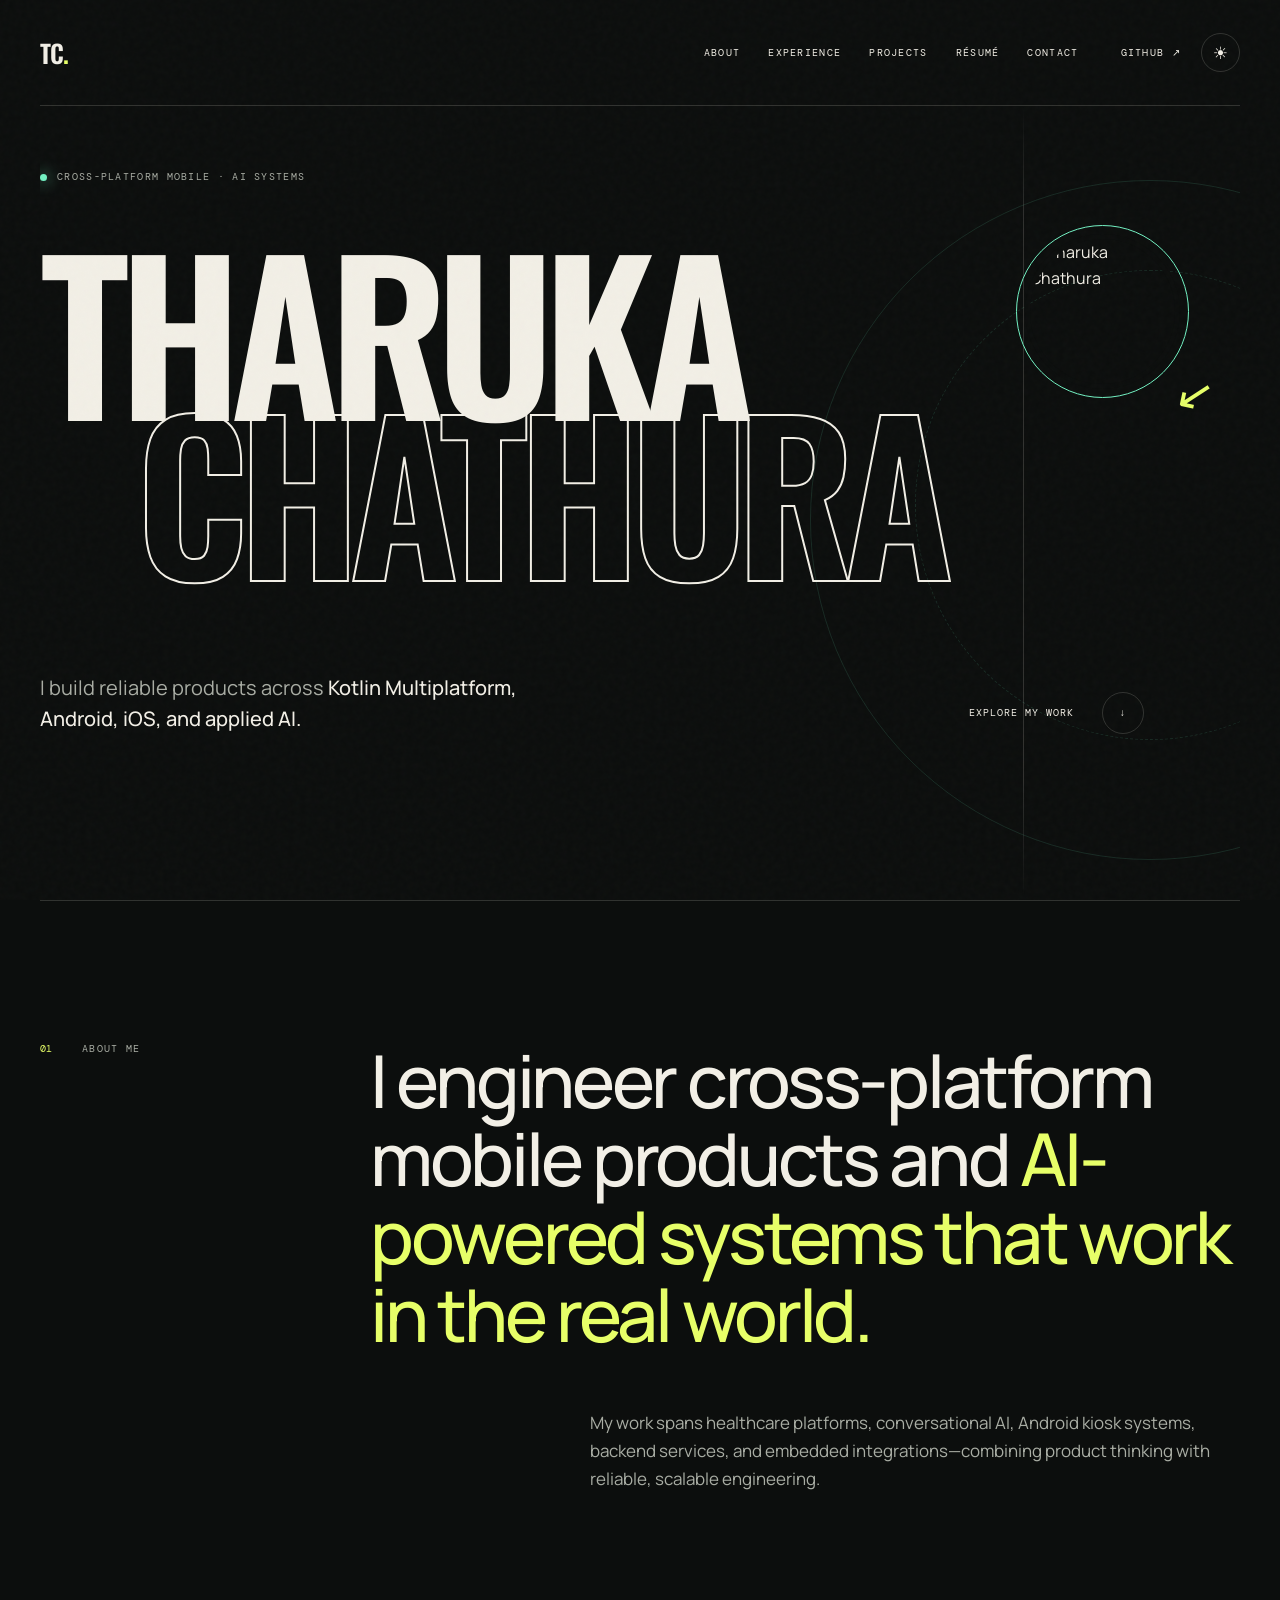
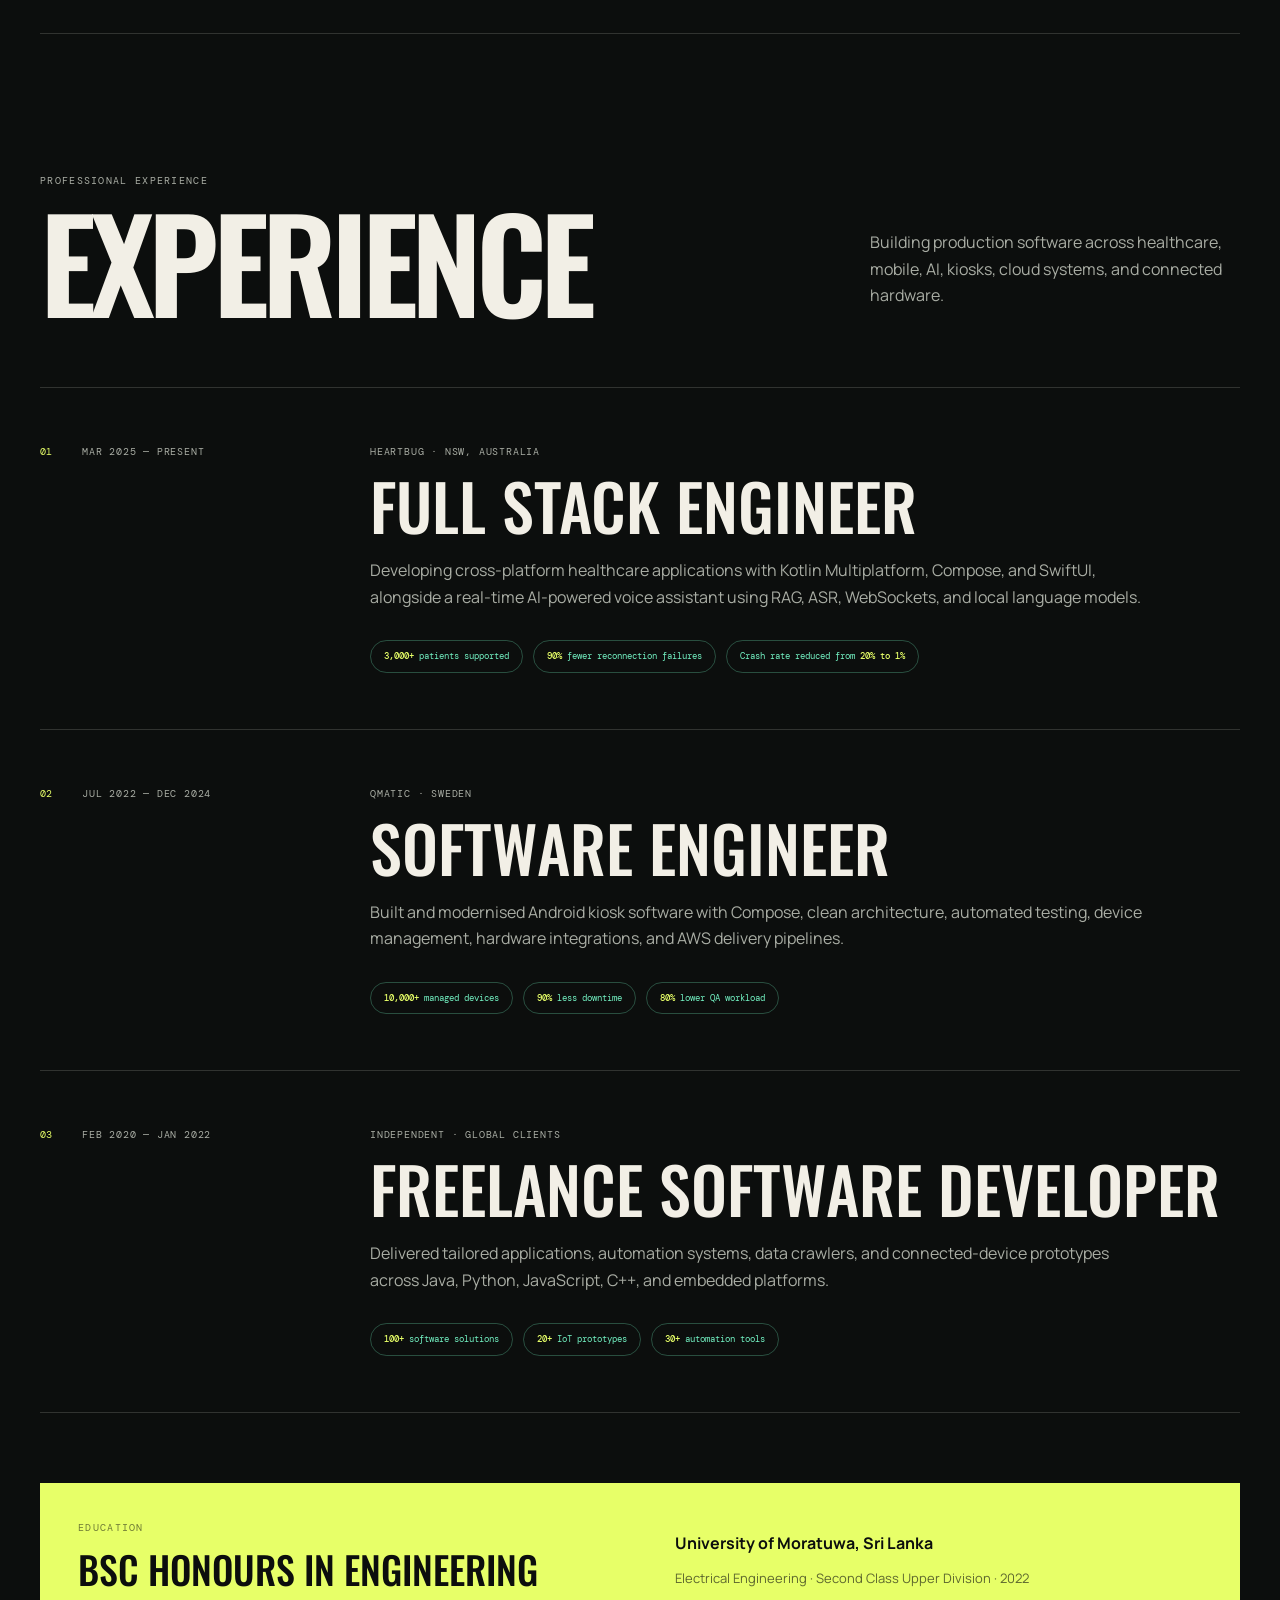
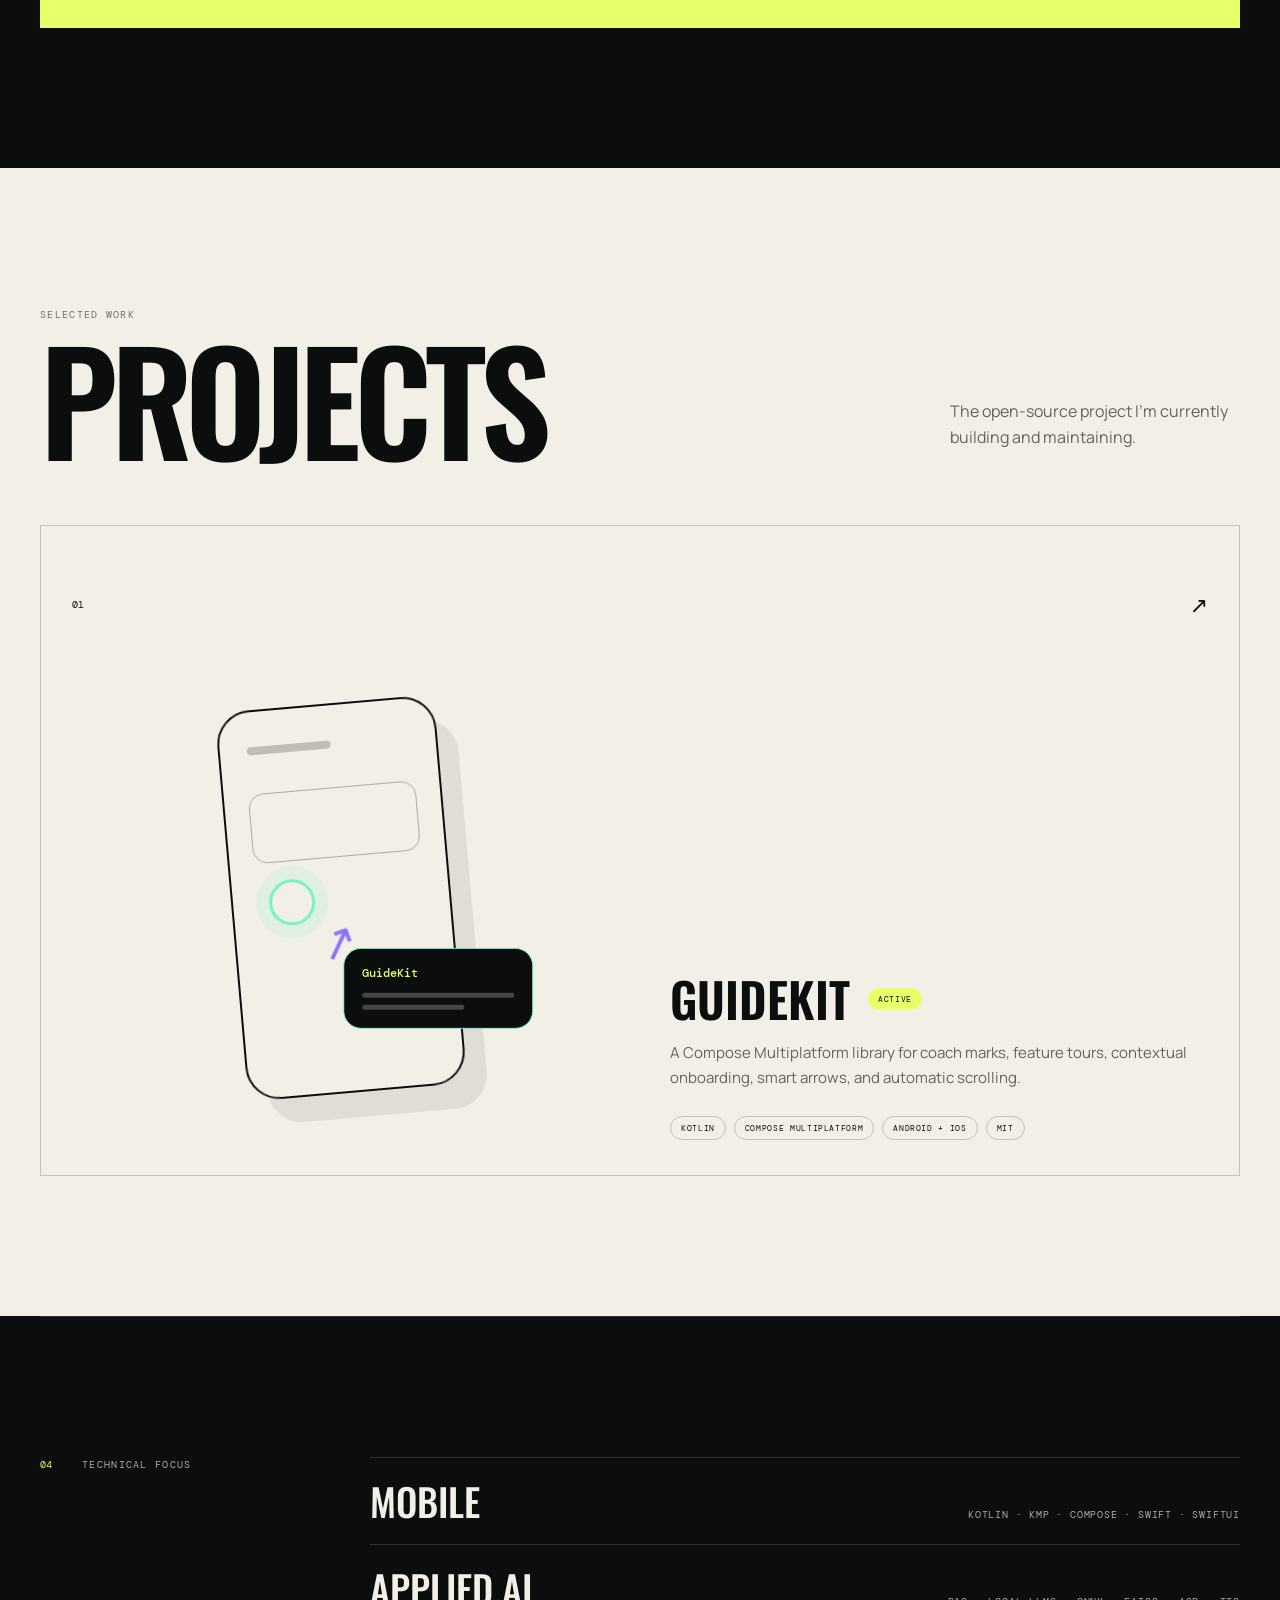
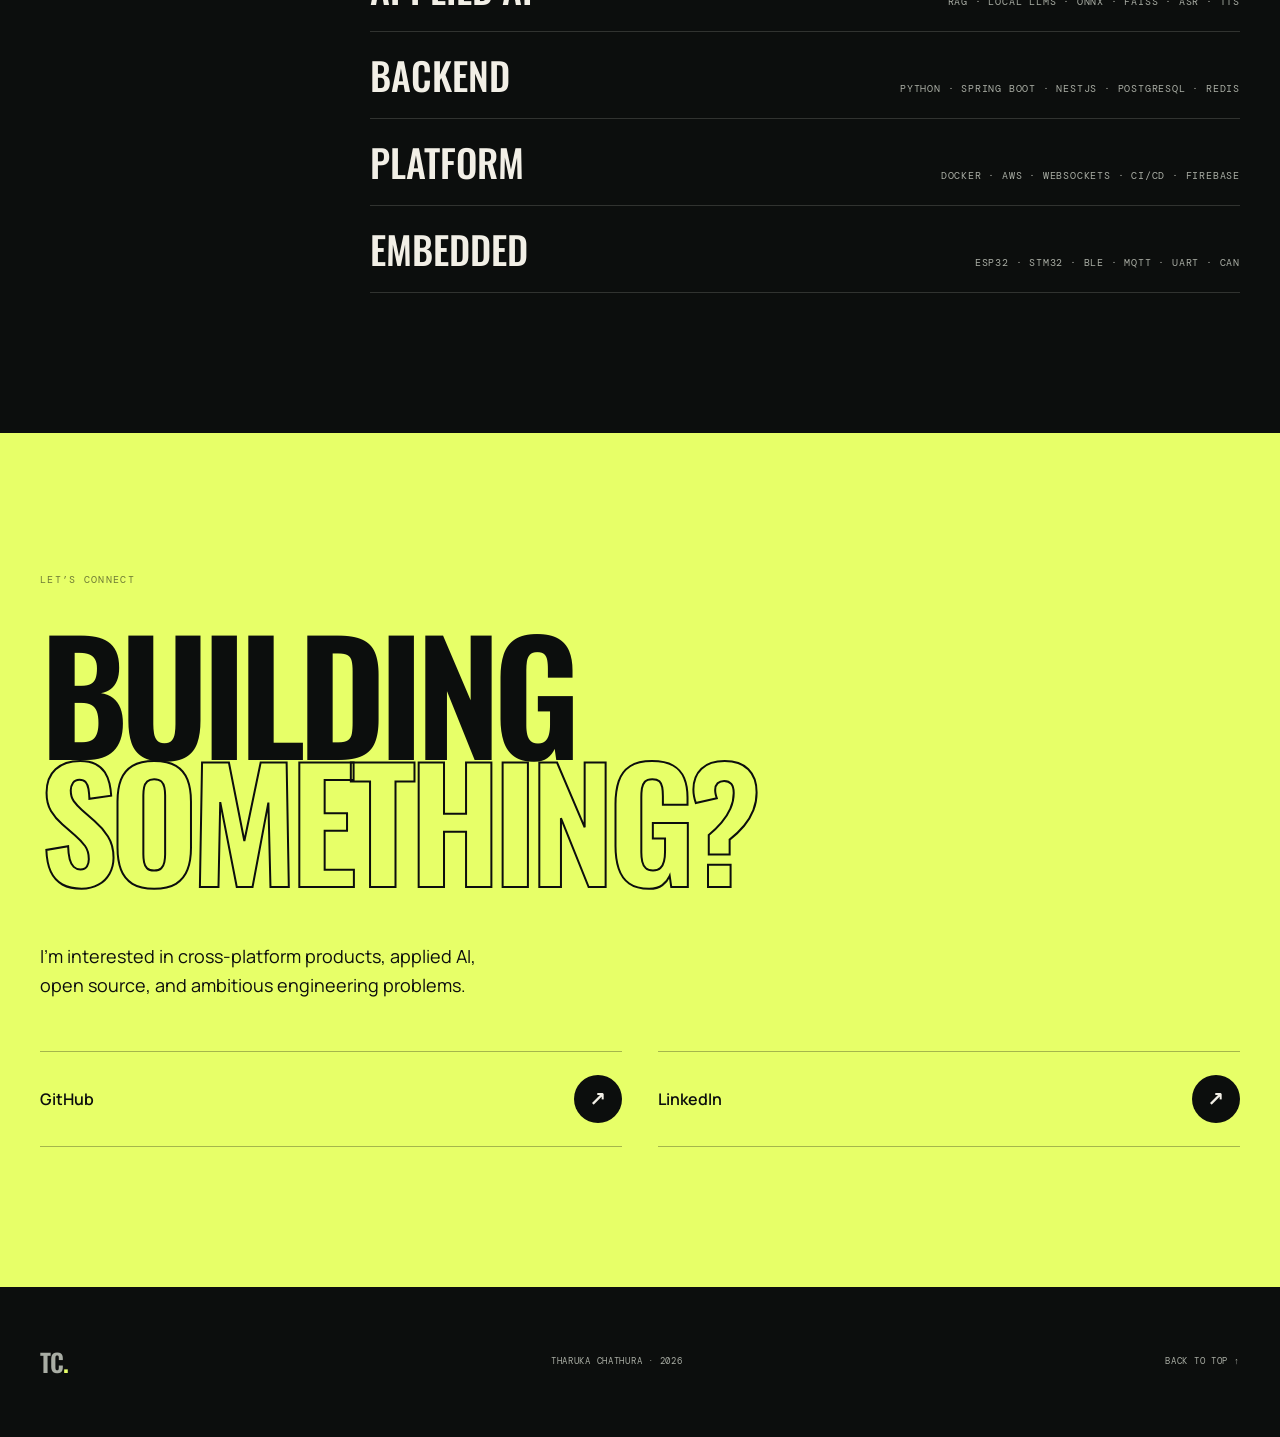
==== commit c25c88ba: "resume" ====
--- a/index.html
+++ b/index.html
@@ -44,6 +44,7 @@
       <a class="logo" href="#top" aria-label="Tharuka Chathura, home">TC<span>.</span></a>
       <nav class="nav" aria-label="Main navigation">
         <a href="#about">About</a>
+        <a href="#experience">Experience</a>
         <a href="#projects">Projects</a>
         <a href="resume.html">Résumé</a>
         <a href="#contact">Contact</a>
@@ -67,6 +68,7 @@
 
     <div class="mobile-nav" aria-hidden="true">
       <a href="#about">About</a>
+      <a href="#experience">Experience</a>
       <a href="#projects">Projects</a>
       <a href="resume.html">Résumé</a>
       <a href="#contact">Contact</a>
@@ -100,7 +102,7 @@
             I build reliable products across
             <strong>Kotlin Multiplatform, Android, iOS, and applied AI.</strong>
           </p>
-          <a class="down-link reveal" href="#projects">
+          <a class="down-link reveal" href="#experience">
             Explore my work <i aria-hidden="true">↓</i>
           </a>
         </div>
@@ -123,6 +125,96 @@
             systems, backend services, and embedded integrations—combining
             product thinking with reliable, scalable engineering.
           </p>
+        </div>
+      </section>
+
+      <section class="experience" id="experience">
+        <div class="experience-head reveal">
+          <div>
+            <p class="kicker">Professional experience</p>
+            <h2>EXPERIENCE</h2>
+          </div>
+          <p>
+            Building production software across healthcare, mobile, AI, kiosks,
+            cloud systems, and connected hardware.
+          </p>
+        </div>
+
+        <div class="experience-list">
+          <article class="experience-item reveal">
+            <div class="experience-meta">
+              <span class="experience-index">01</span>
+              <p>Mar 2025 — Present</p>
+            </div>
+            <div class="experience-role">
+              <p class="company">HeartBug · NSW, Australia</p>
+              <h3>Full Stack Engineer</h3>
+              <p>
+                Developing cross-platform healthcare applications with Kotlin
+                Multiplatform, Compose, and SwiftUI, alongside a real-time
+                AI-powered voice assistant using RAG, ASR, WebSockets, and local
+                language models.
+              </p>
+              <ul>
+                <li><strong>3,000+</strong> patients supported</li>
+                <li><strong>90%</strong> fewer reconnection failures</li>
+                <li>Crash rate reduced from <strong>20% to 1%</strong></li>
+              </ul>
+            </div>
+          </article>
+
+          <article class="experience-item reveal">
+            <div class="experience-meta">
+              <span class="experience-index">02</span>
+              <p>Jul 2022 — Dec 2024</p>
+            </div>
+            <div class="experience-role">
+              <p class="company">Qmatic · Sweden</p>
+              <h3>Software Engineer</h3>
+              <p>
+                Built and modernised Android kiosk software with Compose, clean
+                architecture, automated testing, device management, hardware
+                integrations, and AWS delivery pipelines.
+              </p>
+              <ul>
+                <li><strong>10,000+</strong> managed devices</li>
+                <li><strong>90%</strong> less downtime</li>
+                <li><strong>80%</strong> lower QA workload</li>
+              </ul>
+            </div>
+          </article>
+
+          <article class="experience-item reveal">
+            <div class="experience-meta">
+              <span class="experience-index">03</span>
+              <p>Feb 2020 — Jan 2022</p>
+            </div>
+            <div class="experience-role">
+              <p class="company">Independent · Global clients</p>
+              <h3>Freelance Software Developer</h3>
+              <p>
+                Delivered tailored applications, automation systems, data
+                crawlers, and connected-device prototypes across Java, Python,
+                JavaScript, C++, and embedded platforms.
+              </p>
+              <ul>
+                <li><strong>100+</strong> software solutions</li>
+                <li><strong>20+</strong> IoT prototypes</li>
+                <li><strong>30+</strong> automation tools</li>
+              </ul>
+            </div>
+          </article>
+        </div>
+
+        <div class="education-card reveal">
+          <div>
+            <p class="kicker">Education</p>
+            <h3>BSc Honours in Engineering</h3>
+          </div>
+          <div>
+            <p>University of Moratuwa, Sri Lanka</p>
+            <span>Electrical Engineering · Second Class Upper Division · 2022</span>
+          </div>
         </div>
       </section>
 
@@ -181,7 +273,7 @@
 
       <section class="capabilities">
         <div class="section-label reveal">
-          <span>03</span>
+          <span>04</span>
           <p>Technical focus</p>
         </div>
         <div class="capability-list reveal">
--- a/styles.css
+++ b/styles.css
@@ -171,6 +171,112 @@
 .intro-copy em { color: var(--lime); font-style: normal; }
 .intro-small { max-width: 650px; margin: 56px 0 0 auto; color: var(--muted); font-size: 17px; }
 
+.experience {
+  width: var(--page);
+  margin: 0 auto;
+  padding: 140px 0;
+  border-top: 1px solid var(--border);
+}
+.experience-head {
+  display: flex;
+  align-items: end;
+  justify-content: space-between;
+  margin-bottom: 74px;
+}
+.experience-head h2 {
+  margin: 20px 0 0;
+  font: 600 clamp(76px, 10vw, 140px)/.82 var(--display);
+  letter-spacing: -.05em;
+}
+.experience-head > p {
+  width: 370px;
+  margin: 0 0 5px;
+  color: var(--muted);
+}
+.experience-list {
+  border-top: 1px solid var(--border);
+}
+.experience-item {
+  display: grid;
+  grid-template-columns: 260px 1fr;
+  gap: 70px;
+  padding: 56px 0;
+  border-bottom: 1px solid var(--border);
+}
+.experience-meta {
+  display: flex;
+  gap: 30px;
+  align-items: flex-start;
+}
+.experience-index {
+  color: var(--lime);
+  font: 400 10px/1.5 var(--mono);
+}
+.experience-meta p,
+.company {
+  margin: 0;
+  color: var(--muted);
+  font: 400 10px/1.5 var(--mono);
+  letter-spacing: .08em;
+  text-transform: uppercase;
+}
+.experience-role h3 {
+  margin: 14px 0 20px;
+  font: 500 clamp(42px, 5vw, 64px)/1 var(--display);
+  text-transform: uppercase;
+}
+.experience-role > p:not(.company) {
+  max-width: 790px;
+  margin: 0;
+  color: var(--muted);
+  font-size: 16px;
+}
+.experience-role ul {
+  display: flex;
+  flex-wrap: wrap;
+  gap: 10px;
+  margin: 30px 0 0;
+  padding: 0;
+  list-style: none;
+}
+.experience-role li {
+  padding: 10px 13px;
+  color: var(--mint);
+  border: 1px solid color-mix(in srgb, var(--mint) 28%, transparent);
+  border-radius: 100px;
+  font: 400 9px/1.2 var(--mono);
+}
+.experience-role li strong {
+  color: var(--lime);
+  font-weight: 500;
+}
+.education-card {
+  display: grid;
+  grid-template-columns: 1fr 1fr;
+  gap: 70px;
+  align-items: end;
+  margin-top: 70px;
+  padding: 38px;
+  color: var(--accent-text);
+  background: var(--lime);
+}
+.education-card .kicker {
+  color: rgba(12,14,13,.55);
+}
+.education-card h3 {
+  margin: 14px 0 0;
+  font: 500 38px/1.08 var(--display);
+  text-transform: uppercase;
+}
+.education-card > div:last-child p {
+  margin: 0 0 7px;
+  font-weight: 700;
+}
+.education-card > div:last-child span {
+  color: rgba(12,14,13,.63);
+  font-size: 13px;
+}
+
 .projects { padding: 140px max(40px, calc((100vw - 1240px) / 2)); background: var(--project-bg); color: var(--project-text); }
 .projects-head { display: flex; align-items: end; justify-content: space-between; margin-bottom: 70px; }
 .projects-head h2 { margin: 20px 0 0; font: 600 clamp(80px, 11vw, 150px)/.8 var(--display); letter-spacing: -.05em; }
@@ -276,6 +382,7 @@
   .hero h1 { font-size: clamp(100px, 17vw, 150px); }
   .portrait img { width: 125px; height: 125px; }
   .intro, .capabilities { grid-template-columns: 180px 1fr; gap: 35px; }
+  .experience-item { grid-template-columns: 180px 1fr; gap: 35px; }
   .project-featured { column-gap: 20px; }
 }
 
@@ -312,6 +419,15 @@
   .intro, .capabilities { grid-template-columns: 1fr; gap: 55px; padding: 95px 0; }
   .intro-copy > p:first-child { font-size: 42px; }
   .intro-small { margin-top: 40px; }
+  .experience { padding: 95px 0; }
+  .experience-head { display: block; margin-bottom: 50px; }
+  .experience-head h2 { font-size: 70px; }
+  .experience-head > p { width: auto; margin-top: 35px; }
+  .experience-item { grid-template-columns: 1fr; gap: 35px; padding: 45px 0; }
+  .experience-role h3 { font-size: 42px; }
+  .experience-role > p:not(.company) { font-size: 15px; }
+  .education-card { grid-template-columns: 1fr; gap: 35px; padding: 27px; }
+  .education-card h3 { font-size: 31px; }
   .projects { padding: 95px 18px; }
   .projects-head { display: block; }
   .projects-head h2 { font-size: 82px; }
